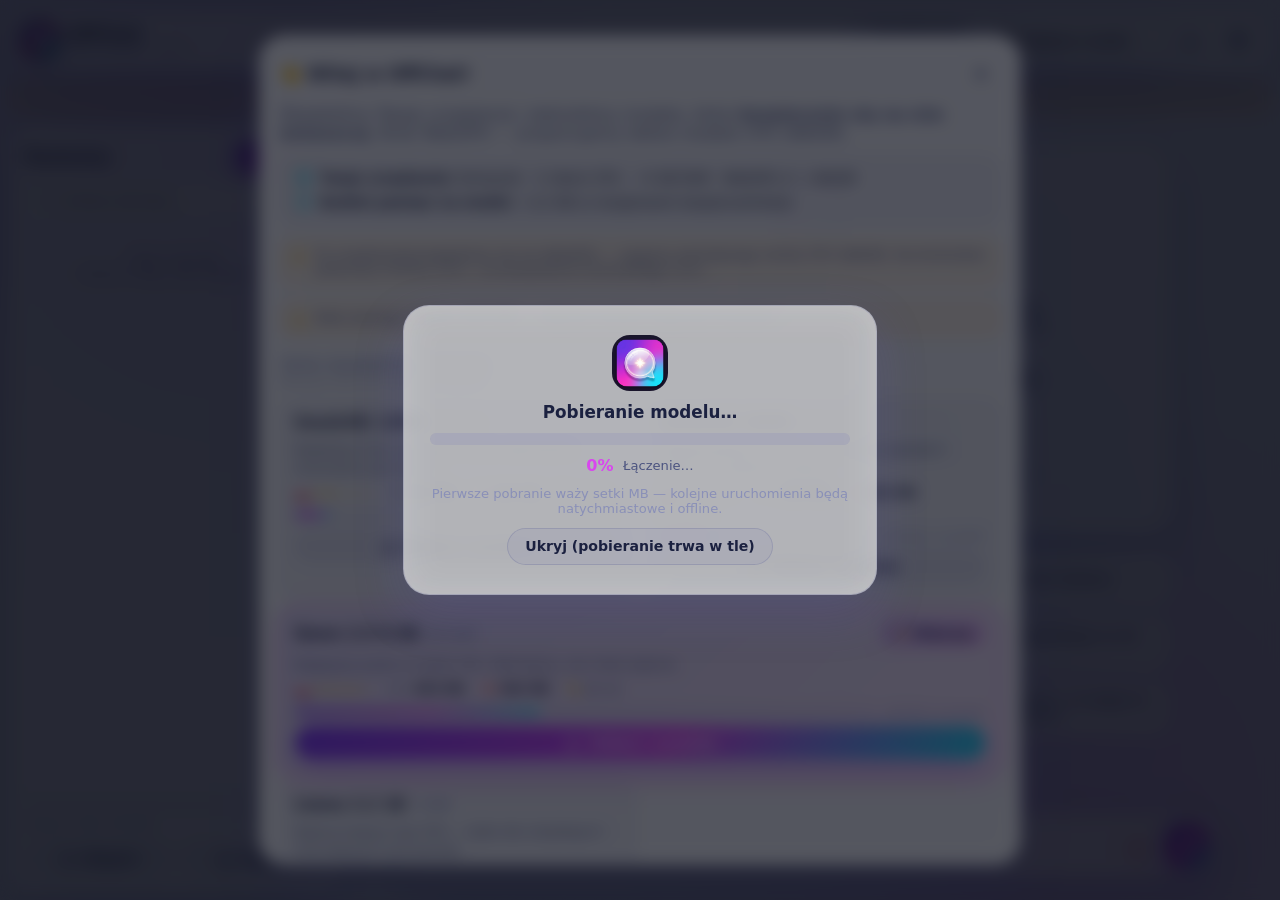
==== index.html @ 201dc896 "OffChat v1.0: lokalny czat AI w przeglądarce (WebLLM + WASM fallback, offline, PWA) - In-browser inf" ====
<!DOCTYPE html>
<html lang="pl">
<head>
  <meta charset="UTF-8">
  <meta name="viewport" content="width=device-width, initial-scale=1, viewport-fit=cover">
  <title>OffChat — prywatny czat AI w przeglądarce</title>
  <meta name="description" content="OffChat — lekki czat z lokalnym modelem AI. 100% w przeglądarce, bez serwerów, z pamięcią podręczną offline. Działa nawet na słabych telefonach.">
  <meta name="theme-color" content="#7c3aed">
  <meta name="color-scheme" content="dark light">
  <link rel="manifest" href="./manifest.webmanifest">
  <link rel="icon" type="image/png" sizes="32x32" href="./icons/favicon-32.png">
  <link rel="icon" type="image/png" sizes="192x192" href="./icons/icon-192.png">
  <link rel="apple-touch-icon" href="./icons/apple-touch-icon.png">
  <link rel="stylesheet" href="./css/style.css">
</head>
<body data-theme="auto">
  <!-- Tło: animowana zorza (wyłączane w ustawieniach / przy reduced-motion) -->
  <div class="aurora" aria-hidden="true">
    <span class="blob b1"></span>
    <span class="blob b2"></span>
    <span class="blob b3"></span>
    <span class="grain"></span>
  </div>

  <!-- Ikony SVG (sprite) -->
  <svg width="0" height="0" style="position:absolute" aria-hidden="true">
    <defs>
      <symbol id="i-plus" viewBox="0 0 24 24" fill="none" stroke="currentColor" stroke-width="2.2" stroke-linecap="round"><path d="M12 5v14M5 12h14"/></symbol>
      <symbol id="i-chat" viewBox="0 0 24 24" fill="none" stroke="currentColor" stroke-width="2" stroke-linecap="round" stroke-linejoin="round"><path d="M21 11.5a8.38 8.38 0 0 1-8.5 8.5c-1.5 0-2.9-.4-4.1-1L3 20l1-5.4A8.5 8.5 0 1 1 21 11.5z"/></symbol>
      <symbol id="i-gear" viewBox="0 0 24 24" fill="none" stroke="currentColor" stroke-width="2" stroke-linecap="round" stroke-linejoin="round"><circle cx="12" cy="12" r="3"/><path d="M19.4 15a1.7 1.7 0 0 0 .3 1.9l.1.1a2 2 0 1 1-2.8 2.8l-.1-.1a1.7 1.7 0 0 0-1.9-.3 1.7 1.7 0 0 0-1 1.5V21a2 2 0 1 1-4 0v-.1a1.7 1.7 0 0 0-1-1.6 1.7 1.7 0 0 0-1.9.3l-.1.1a2 2 0 1 1-2.8-2.8l.1-.1a1.7 1.7 0 0 0 .3-1.9 1.7 1.7 0 0 0-1.5-1H3a2 2 0 1 1 0-4h.1a1.7 1.7 0 0 0 1.6-1 1.7 1.7 0 0 0-.3-1.9l-.1-.1a2 2 0 1 1 2.8-2.8l.1.1a1.7 1.7 0 0 0 1.9.3h0a1.7 1.7 0 0 0 1-1.5V3a2 2 0 1 1 4 0v.1a1.7 1.7 0 0 0 1 1.5h0a1.7 1.7 0 0 0 1.9-.3l.1-.1a2 2 0 1 1 2.8 2.8l-.1.1a1.7 1.7 0 0 0-.3 1.9v0a1.7 1.7 0 0 0 1.5 1H21a2 2 0 1 1 0 4h-.1a1.7 1.7 0 0 0-1.5 1z"/></symbol>
      <symbol id="i-x" viewBox="0 0 24 24" fill="none" stroke="currentColor" stroke-width="2.2" stroke-linecap="round"><path d="M18 6 6 18M6 6l12 12"/></symbol>
      <symbol id="i-send" viewBox="0 0 24 24" fill="none" stroke="currentColor" stroke-width="2" stroke-linecap="round" stroke-linejoin="round"><path d="M22 2 11 13M22 2l-7 20-4-9-9-4 20-7z"/></symbol>
      <symbol id="i-stop" viewBox="0 0 24 24" fill="currentColor"><rect x="6" y="6" width="12" height="12" rx="2.5"/></symbol>
      <symbol id="i-copy" viewBox="0 0 24 24" fill="none" stroke="currentColor" stroke-width="2" stroke-linecap="round" stroke-linejoin="round"><rect x="9" y="9" width="13" height="13" rx="2"/><path d="M5 15H4a2 2 0 0 1-2-2V4a2 2 0 0 1 2-2h9a2 2 0 0 1 2 2v1"/></symbol>
      <symbol id="i-check" viewBox="0 0 24 24" fill="none" stroke="currentColor" stroke-width="2.4" stroke-linecap="round" stroke-linejoin="round"><path d="M20 6 9 17l-5-5"/></symbol>
      <symbol id="i-trash" viewBox="0 0 24 24" fill="none" stroke="currentColor" stroke-width="2" stroke-linecap="round" stroke-linejoin="round"><path d="M3 6h18M8 6V4a2 2 0 0 1 2-2h4a2 2 0 0 1 2 2v2m3 0v14a2 2 0 0 1-2 2H7a2 2 0 0 1-2-2V6"/></symbol>
      <symbol id="i-refresh" viewBox="0 0 24 24" fill="none" stroke="currentColor" stroke-width="2" stroke-linecap="round" stroke-linejoin="round"><path d="M23 4v6h-6M1 20v-6h6"/><path d="M3.5 9a9 9 0 0 1 14.9-3.4L23 10M1 14l4.6 4.4A9 9 0 0 0 20.5 15"/></symbol>
      <symbol id="i-download" viewBox="0 0 24 24" fill="none" stroke="currentColor" stroke-width="2" stroke-linecap="round" stroke-linejoin="round"><path d="M21 15v4a2 2 0 0 1-2 2H5a2 2 0 0 1-2-2v-4M7 10l5 5 5-5M12 15V3"/></symbol>
      <symbol id="i-upload" viewBox="0 0 24 24" fill="none" stroke="currentColor" stroke-width="2" stroke-linecap="round" stroke-linejoin="round"><path d="M21 15v4a2 2 0 0 1-2 2H5a2 2 0 0 1-2-2v-4M17 8l-5-5-5 5M12 3v12"/></symbol>
      <symbol id="i-info" viewBox="0 0 24 24" fill="none" stroke="currentColor" stroke-width="2" stroke-linecap="round"><circle cx="12" cy="12" r="10"/><path d="M12 16v-4M12 8h.01"/></symbol>
      <symbol id="i-warn" viewBox="0 0 24 24" fill="none" stroke="currentColor" stroke-width="2" stroke-linecap="round" stroke-linejoin="round"><path d="M10.3 3.9 1.8 18a2 2 0 0 0 1.7 3h17a2 2 0 0 0 1.7-3L13.7 3.9a2 2 0 0 0-3.4 0zM12 9v4M12 17h.01"/></symbol>
      <symbol id="i-chev" viewBox="0 0 24 24" fill="none" stroke="currentColor" stroke-width="2.4" stroke-linecap="round" stroke-linejoin="round"><path d="m6 9 6 6 6-6"/></symbol>
      <symbol id="i-down" viewBox="0 0 24 24" fill="none" stroke="currentColor" stroke-width="2.2" stroke-linecap="round" stroke-linejoin="round"><path d="M12 5v14M19 12l-7 7-7-7"/></symbol>
      <symbol id="i-sun" viewBox="0 0 24 24" fill="none" stroke="currentColor" stroke-width="2" stroke-linecap="round"><circle cx="12" cy="12" r="4"/><path d="M12 2v2M12 20v2M4.9 4.9l1.4 1.4M17.7 17.7l1.4 1.4M2 12h2M20 12h2M4.9 19.1l1.4-1.4M17.7 6.3l1.4-1.4"/></symbol>
      <symbol id="i-moon" viewBox="0 0 24 24" fill="none" stroke="currentColor" stroke-width="2" stroke-linecap="round" stroke-linejoin="round"><path d="M21 12.8A9 9 0 1 1 11.2 3a7 7 0 0 0 9.8 9.8z"/></symbol>
      <symbol id="i-spark" viewBox="0 0 24 24" fill="none" stroke="currentColor" stroke-width="2" stroke-linecap="round" stroke-linejoin="round"><path d="M12 3v3M12 18v3M3 12h3M18 12h3M5.6 5.6l2.1 2.1M16.3 16.3l2.1 2.1M5.6 18.4l2.1-2.1M16.3 7.7l2.1-2.1"/></symbol>
      <symbol id="i-cpu" viewBox="0 0 24 24" fill="none" stroke="currentColor" stroke-width="2" stroke-linecap="round" stroke-linejoin="round"><rect x="4" y="4" width="16" height="16" rx="2"/><rect x="9" y="9" width="6" height="6"/><path d="M9 1v3M15 1v3M9 20v3M15 20v3M1 9h3M1 15h3M20 9h3M20 15h3"/></symbol>
      <symbol id="i-bolt" viewBox="0 0 24 24" fill="none" stroke="currentColor" stroke-width="2" stroke-linecap="round" stroke-linejoin="round"><path d="M13 2 3 14h9l-1 8 10-12h-9l1-8z"/></symbol>
      <symbol id="i-shield" viewBox="0 0 24 24" fill="none" stroke="currentColor" stroke-width="2" stroke-linecap="round" stroke-linejoin="round"><path d="M12 22s8-4 8-10V5l-8-3-8 3v7c0 6 8 10 8 10z"/><path d="m9 12 2 2 4-4"/></symbol>
      <symbol id="i-wifioff" viewBox="0 0 24 24" fill="none" stroke="currentColor" stroke-width="2" stroke-linecap="round" stroke-linejoin="round"><path d="m2 2 20 20M8.5 16.5a5 5 0 0 1 7 0M5 12.9a10 10 0 0 1 3.9-2.3M12 20h.01M1 8.6A15 15 0 0 1 6.7 5.6M23.7 8.6a15 15 0 0 0-8.4-4.7"/></symbol>
      <symbol id="i-edit" viewBox="0 0 24 24" fill="none" stroke="currentColor" stroke-width="2" stroke-linecap="round" stroke-linejoin="round"><path d="M17 3a2.8 2.8 0 1 1 4 4L7.5 20.5 2 22l1.5-5.5L17 3z"/></symbol>
      <symbol id="i-pin" viewBox="0 0 24 24" fill="none" stroke="currentColor" stroke-width="2" stroke-linecap="round" stroke-linejoin="round"><path d="M12 17v5M9 3h6l1 7 3 3H5l3-3 1-7z"/></symbol>
      <symbol id="i-search" viewBox="0 0 24 24" fill="none" stroke="currentColor" stroke-width="2" stroke-linecap="round"><circle cx="11" cy="11" r="7"/><path d="m21 21-4.3-4.3"/></symbol>
      <symbol id="i-menu" viewBox="0 0 24 24" fill="none" stroke="currentColor" stroke-width="2.2" stroke-linecap="round"><path d="M4 6h16M4 12h16M4 18h16"/></symbol>
      <symbol id="i-box" viewBox="0 0 24 24" fill="none" stroke="currentColor" stroke-width="2" stroke-linecap="round" stroke-linejoin="round"><path d="M21 8a2 2 0 0 0-1-1.7l-7-4a2 2 0 0 0-2 0l-7 4A2 2 0 0 0 3 8v8a2 2 0 0 0 1 1.7l7 4a2 2 0 0 0 2 0l7-4a2 2 0 0 0 1-1.7V8zM3.3 7 12 12l8.7-5M12 22V12"/></symbol>
    </defs>
  </svg>

  <div class="app">
    <!-- Pasek górny -->
    <header class="topbar glass">
      <button class="icon-btn only-mobile" id="btn-threads" aria-label="Rozmowy">
        <svg><use href="#i-menu"/></svg>
      </button>
      <div class="brand">
        <img src="./icons/icon-192.png" alt="OffChat" width="36" height="36" class="logo">
        <div class="brand-t">
          <span class="brand-name">OffChat</span>
          <span class="brand-tag">100% lokalnie · offline</span>
        </div>
      </div>
      <div class="pill" id="status-pill" data-state="idle" role="status">
        <span class="dot"></span>
        <span class="pill-t"><strong id="status-text">Start…</strong><small id="status-sub"></small></span>
      </div>
      <div class="top-actions">
        <button class="model-chip glass" id="btn-model" title="Wybierz model AI">
          <svg><use href="#i-cpu"/></svg>
          <span id="model-chip-name">Wybierz model</span>
          <svg class="chev"><use href="#i-chev"/></svg>
        </button>
        <button class="icon-btn" id="btn-install" title="Zainstaluj aplikację" hidden>
          <svg><use href="#i-download"/></svg>
        </button>
        <button class="icon-btn" id="btn-settings" title="Ustawienia" aria-label="Ustawienia">
          <svg><use href="#i-gear"/></svg>
        </button>
      </div>
    </header>

    <div class="offline-banner" id="offline-banner" hidden>
      <svg><use href="#i-wifioff"/></svg>
      <span>Jesteś offline — działa model zapisany w pamięci podręcznej.</span>
    </div>

    <div class="layout">
      <!-- Panel rozmów -->
      <aside class="drawer glass" id="drawer" aria-label="Rozmowy">
        <div class="drawer-head">
          <h2>Rozmowy</h2>
          <div class="row gap">
            <button class="btn primary sm" id="btn-new-chat"><svg><use href="#i-plus"/></svg>Nowa</button>
            <button class="icon-btn only-mobile" id="btn-close-drawer" aria-label="Zamknij"><svg><use href="#i-x"/></svg></button>
          </div>
        </div>
        <label class="search">
          <svg><use href="#i-search"/></svg>
          <input type="search" id="thread-search" placeholder="Szukaj rozmowy…" autocomplete="off">
        </label>
        <nav class="thread-list" id="thread-list" aria-label="Lista rozmów"></nav>
        <div class="drawer-foot">
          <div class="storage" id="storage-box" title="Zużycie pamięci przeglądarki">
            <div class="bar"><i id="storage-bar"></i></div>
            <small id="storage-text">Pamięć: …</small>
          </div>
          <div class="row gap">
            <button class="btn ghost sm grow" id="btn-export"><svg><use href="#i-upload"/></svg>Eksport</button>
            <button class="btn ghost sm grow" id="btn-import"><svg><use href="#i-download"/></svg>Import</button>
            <input type="file" id="import-file" accept="application/json,.json" hidden>
          </div>
        </div>
      </aside>
      <div class="scrim" id="scrim" hidden></div>

      <!-- Czat -->
      <main class="chat">
        <section class="welcome" id="welcome">
          <div class="hero glass">
            <img src="./icons/icon-192.png" alt="" width="72" height="72" class="hero-logo">
            <h1>Cześć! Jestem <span class="grad">OffChat</span> 👋</h1>
            <p class="muted">Prywatny asystent AI, który mieszka <strong>w Twojej przeglądarce</strong>.
              Zero serwerów, zero wysyłania danych — model działa lokalnie na Twoim urządzeniu.</p>
            <div class="hero-badges">
              <span class="badge"><svg><use href="#i-shield"/></svg>Pełna prywatność</span>
              <span class="badge"><svg><use href="#i-wifioff"/></svg>Praca offline</span>
              <span class="badge"><svg><use href="#i-bolt"/></svg>WebGPU + WASM</span>
            </div>
            <button class="btn primary lg" id="model-cta"><svg><use href="#i-spark"/></svg>Wybierz model i zacznij</button>
            <p class="hint" id="hw-hint">Sprawdzanie możliwości urządzenia…</p>
          </div>
          <div class="suggestions" id="suggestions" aria-label="Propozycje pytań"></div>
        </section>

        <div class="load-more-wrap" id="load-more-wrap" hidden>
          <button class="btn ghost sm" id="btn-load-more">Wczytaj starsze wiadomości</button>
        </div>
        <section class="messages" id="messages" aria-live="polite" aria-label="Wiadomości"></section>

        <button class="fab glass" id="scroll-fab" aria-label="Przewiń na dół" hidden>
          <svg><use href="#i-down"/></svg>
        </button>

        <!-- Kompozytor -->
        <footer class="composer">
          <div class="progress-line" id="progress-line" hidden><i></i></div>
          <div class="composer-box glass">
            <textarea id="input" rows="1" maxlength="4000"
              placeholder="Napisz wiadomość… (Enter = wyślij)" aria-label="Wiadomość"></textarea>
            <button class="icon-btn danger" id="btn-stop" title="Zatrzymaj generowanie" aria-label="Zatrzymaj" hidden>
              <svg><use href="#i-stop"/></svg>
            </button>
            <button class="send-btn" id="btn-send" title="Wyślij" aria-label="Wyślij">
              <svg><use href="#i-send"/></svg>
            </button>
          </div>
          <div class="composer-meta">
            <small id="ctx-info" title="Szacowane zużycie okna kontekstu"></small>
            <small id="gen-stats"></small>
          </div>
        </footer>
      </main>
    </div>
  </div>

  <!-- Nakładka pobierania modelu -->
  <div class="dl-overlay" id="download-overlay" hidden>
    <div class="dl-card glass">
      <img src="./icons/icon-192.png" alt="" width="56" height="56" class="dl-logo">
      <h3 id="dl-title">Pobieranie modelu…</h3>
      <div class="dl-bar"><i id="dl-bar"></i></div>
      <div class="dl-row"><strong id="dl-pct">0%</strong><span id="dl-text" class="muted">Łączenie…</span></div>
      <p class="hint" id="dl-sub">Pierwsze pobranie waży setki MB — kolejne uruchomienia będą natychmiastowe i offline.</p>
      <button class="btn ghost" id="btn-dl-hide">Ukryj (pobieranie trwa w tle)</button>
    </div>
  </div>

  <noscript>
    <div style="padding:2rem;text-align:center;font-family:sans-serif">
      OffChat wymaga włączonego JavaScriptu — cała magia dzieje się lokalnie w przeglądarce.
    </div>
  </noscript>

  <script type="module" src="./js/app.js"></script>
</body>
</html>
---- css/style.css ----
/* ─────────────────────────────────────────────────────────────
   OffChat · style.css — szklany, kolorowy, zaokrąglony UI (mobile-first)
   ───────────────────────────────────────────────────────────── */
:root {
  --violet: #7c3aed;
  --fuchsia: #d946ef;
  --cyan: #22d3ee;
  --grad: linear-gradient(135deg, #7c3aed, #d946ef 55%, #22d3ee);
  --radius: 22px;
  --radius-sm: 14px;
  --font: "Segoe UI", system-ui, -apple-system, Roboto, "Helvetica Neue", Arial, sans-serif;
  --mono: ui-monospace, "Cascadia Code", Consolas, Menlo, monospace;
}

/* Motyw ciemny (domyślny) */
body, body[data-theme="dark"] {
  --bg: #0b1020;
  --bg-soft: #111832;
  --ink: #eef1ff;
  --ink-dim: #a9b1d6;
  --ink-faint: #6b7394;
  --glass: rgba(20, 27, 55, 0.62);
  --glass-strong: rgba(24, 32, 66, 0.86);
  --stroke: rgba(255, 255, 255, 0.12);
  --stroke-soft: rgba(255, 255, 255, 0.07);
  --bubble-ai: rgba(30, 40, 80, 0.66);
  --bubble-user: linear-gradient(135deg, #7c3aed, #a855f7 60%, #d946ef);
  --input: rgba(10, 14, 30, 0.6);
  --shadow: 0 18px 50px rgba(0, 0, 0, 0.45);
  --code-bg: rgba(6, 9, 22, 0.85);
  color-scheme: dark;
}
body[data-theme="light"] {
  --bg: #eef1fb;
  --bg-soft: #ffffff;
  --ink: #1b2140;
  --ink-dim: #4c5480;
  --ink-faint: #8a90b8;
  --glass: rgba(255, 255, 255, 0.66);
  --glass-strong: rgba(255, 255, 255, 0.92);
  --stroke: rgba(30, 40, 120, 0.14);
  --stroke-soft: rgba(30, 40, 120, 0.08);
  --bubble-ai: rgba(255, 255, 255, 0.78);
  --bubble-user: linear-gradient(135deg, #7c3aed, #a855f7 60%, #d946ef);
  --input: rgba(255, 255, 255, 0.75);
  --shadow: 0 18px 50px rgba(90, 80, 180, 0.22);
  --code-bg: #141a35;
  color-scheme: light;
}

/* ── Reset (celowany, bez *) ───────────────────────────────── */
html, body { height: 100%; }
body, h1, h2, h3, h4, p, ul, ol, blockquote, pre, figure, textarea, input, button {
  margin: 0; padding: 0;
}
button, input, textarea, select { font: inherit; color: inherit; }
button { background: none; border: none; cursor: pointer; }
img, svg { display: block; }
ul, ol { list-style-position: inside; }

body {
  font-family: var(--font);
  background: var(--bg);
  color: var(--ink);
  overflow: hidden;
  -webkit-tap-highlight-color: transparent;
  overscroll-behavior: none;
  transition: background 0.4s ease, color 0.4s ease;
}
::selection { background: rgba(217, 70, 239, 0.4); }

svg { width: 20px; height: 20px; flex: none; }

.glass {
  background: var(--glass);
  backdrop-filter: blur(18px) saturate(1.4);
  -webkit-backdrop-filter: blur(18px) saturate(1.4);
  border: 1px solid var(--stroke);
  box-shadow: var(--shadow);
}
.muted { color: var(--ink-dim); }
.hint { color: var(--ink-faint); font-size: 0.82rem; }
.grad {
  background: var(--grad);
  -webkit-background-clip: text; background-clip: text; color: transparent;
}
.row { display: flex; align-items: center; }
.row.gap { gap: 0.5rem; }
.row.end { justify-content: flex-end; margin-top: 1rem; }
.grow { flex: 1; }

/* ── Tło: zorza ────────────────────────────────────────────── */
.aurora { position: fixed; inset: 0; z-index: 0; overflow: hidden; pointer-events: none; }
.blob { position: absolute; width: 60vmax; height: 60vmax; border-radius: 50%; filter: blur(90px); opacity: 0.5; }
.b1 { background: radial-gradient(circle, #7c3aed, transparent 65%); top: -18vmax; left: -12vmax; animation: drift1 26s ease-in-out infinite alternate; }
.b2 { background: radial-gradient(circle, #d946ef, transparent 65%); bottom: -22vmax; right: -14vmax; animation: drift2 32s ease-in-out infinite alternate; }
.b3 { background: radial-gradient(circle, #22d3ee, transparent 65%); top: 30%; left: 45%; width: 44vmax; height: 44vmax; opacity: 0.32; animation: drift3 38s ease-in-out infinite alternate; }
body[data-theme="light"] .blob { opacity: 0.35; filter: blur(110px); }
.grain {
  position: absolute; inset: 0; opacity: 0.05; mix-blend-mode: overlay;
  background-image: url("data:image/svg+xml,%3Csvg xmlns='http://www.w3.org/2000/svg' width='120' height='120'%3E%3Cfilter id='n'%3E%3CfeTurbulence baseFrequency='0.9'/%3E%3C/filter%3E%3Crect width='120' height='120' filter='url(%23n)' opacity='0.6'/%3E%3C/svg%3E");
}
@keyframes drift1 { to { transform: translate(9vmax, 7vmax) scale(1.15); } }
@keyframes drift2 { to { transform: translate(-8vmax, -6vmax) scale(1.1); } }
@keyframes drift3 { to { transform: translate(-10vmax, 5vmax) scale(0.9); } }

/* ── Układ ─────────────────────────────────────────────────── */
.app { position: relative; z-index: 1; height: 100vh; height: 100dvh; display: flex; flex-direction: column; }
.topbar {
  display: flex; align-items: center; gap: 0.6rem;
  margin: 0.6rem 0.6rem 0; padding: 0.55rem 0.7rem;
  border-radius: var(--radius);
}
.brand { display: flex; align-items: center; gap: 0.6rem; min-width: 0; }
.logo { border-radius: 12px; box-shadow: 0 4px 16px rgba(124, 58, 237, 0.45); }
.brand-t { display: flex; flex-direction: column; line-height: 1.1; }
.brand-name { font-weight: 800; font-size: 1.05rem; letter-spacing: 0.2px; }
.brand-tag { font-size: 0.68rem; color: var(--ink-faint); white-space: nowrap; }

.layout { flex: 1; display: flex; gap: 0.6rem; padding: 0.6rem; min-height: 0; }

/* ── Pasek statusu ─────────────────────────────────────────── */
.pill {
  display: flex; align-items: center; gap: 0.55rem;
  margin-left: auto; padding: 0.42rem 0.8rem 0.42rem 0.65rem;
  border-radius: 999px; border: 1px solid var(--stroke);
  background: rgba(127, 127, 180, 0.12);
  max-width: 46vw; transition: border-color 0.3s, background 0.3s;
}
.pill-t { display: flex; flex-direction: column; line-height: 1.15; min-width: 0; }
.pill-t strong { font-size: 0.78rem; font-weight: 700; white-space: nowrap; overflow: hidden; text-overflow: ellipsis; }
.pill-t small { font-size: 0.66rem; color: var(--ink-faint); white-space: nowrap; overflow: hidden; text-overflow: ellipsis; max-width: 30vw; }
.dot { width: 10px; height: 10px; border-radius: 50%; background: #8a90b8; flex: none; }
.pill[data-state="idle"] .dot { background: #8a90b8; }
.pill[data-state="scan"] .dot, .pill[data-state="load"] .dot { background: var(--cyan); animation: pulse 1s infinite; }
.pill[data-state="download"] .dot { background: var(--fuchsia); animation: pulse 0.8s infinite; }
.pill[data-state="ready"] .dot { background: #34d399; box-shadow: 0 0 10px #34d399; }
.pill[data-state="ready"] { border-color: rgba(52, 211, 153, 0.45); }
.pill[data-state="generating"] .dot { background: var(--violet); animation: pulse 0.7s infinite; }
.pill[data-state="generating"] { border-color: rgba(124, 58, 237, 0.5); }
.pill[data-state="error"] .dot { background: #f87171; }
.pill[data-state="error"] { border-color: rgba(248, 113, 113, 0.5); }
@keyframes pulse { 50% { opacity: 0.35; transform: scale(0.8); } }

.top-actions { display: flex; align-items: center; gap: 0.45rem; }
.model-chip {
  display: flex; align-items: center; gap: 0.45rem;
  padding: 0.5rem 0.7rem; border-radius: 999px; font-size: 0.8rem; font-weight: 700;
  max-width: 34vw; transition: transform 0.15s ease, border-color 0.2s;
  border: 1px solid var(--stroke);
}
.model-chip:hover { border-color: var(--violet); }
.model-chip:active { transform: scale(0.96); }
.model-chip span { white-space: nowrap; overflow: hidden; text-overflow: ellipsis; }
.model-chip .chev { width: 15px; height: 15px; opacity: 0.7; }
.model-chip svg { width: 17px; height: 17px; }

/* ── Przyciski ─────────────────────────────────────────────── */
.btn {
  display: inline-flex; align-items: center; justify-content: center; gap: 0.5rem;
  padding: 0.62rem 1.1rem; border-radius: 999px; font-weight: 700; font-size: 0.88rem;
  border: 1px solid transparent; transition: transform 0.15s ease, box-shadow 0.25s, filter 0.2s;
}
.btn:active { transform: scale(0.96); }
.btn svg { width: 17px; height: 17px; }
.btn.primary { background: var(--grad); color: #fff; box-shadow: 0 8px 24px rgba(168, 85, 247, 0.4); }
.btn.primary:hover { filter: brightness(1.1); box-shadow: 0 10px 30px rgba(217, 70, 239, 0.5); }
.btn.ghost { border-color: var(--stroke); background: rgba(127, 127, 180, 0.1); }
.btn.ghost:hover { border-color: var(--violet); }
.btn.danger { background: linear-gradient(135deg, #ef4444, #f97316); color: #fff; }
.btn.sm { padding: 0.42rem 0.8rem; font-size: 0.78rem; }
.btn.lg { padding: 0.8rem 1.6rem; font-size: 1rem; }
.btn:disabled { opacity: 0.5; pointer-events: none; }

.icon-btn {
  display: inline-flex; align-items: center; justify-content: center;
  width: 40px; height: 40px; border-radius: 14px; flex: none;
  border: 1px solid transparent; color: var(--ink-dim);
  transition: all 0.18s ease;
}
.icon-btn:hover { background: rgba(127, 127, 180, 0.16); color: var(--ink); border-color: var(--stroke); }
.icon-btn:active { transform: scale(0.92); }
.icon-btn.danger { color: #f87171; border-color: rgba(248, 113, 113, 0.4); }
.icon-btn.danger:hover { background: rgba(248, 113, 113, 0.15); }
.icon-btn.xs { width: 28px; height: 28px; border-radius: 9px; }
.icon-btn.xs svg { width: 15px; height: 15px; }
.icon-btn.on { color: var(--fuchsia); border-color: rgba(217, 70, 239, 0.5); }

/* ── Banner offline ────────────────────────────────────────── */
.offline-banner {
  display: flex; align-items: center; justify-content: center; gap: 0.5rem;
  margin: 0.6rem 0.6rem 0; padding: 0.5rem; border-radius: var(--radius-sm);
  background: rgba(245, 158, 11, 0.14); border: 1px solid rgba(245, 158, 11, 0.4);
  color: #fbbf24; font-size: 0.8rem; font-weight: 600;
}
.offline-banner svg { width: 17px; height: 17px; }

/* ── Panel rozmów ──────────────────────────────────────────── */
.drawer {
  width: 300px; flex: none; border-radius: var(--radius);
  display: flex; flex-direction: column; min-height: 0; overflow: hidden;
}
.drawer-head { display: flex; align-items: center; justify-content: space-between; padding: 0.9rem 0.9rem 0.6rem; }
.drawer-head h2 { font-size: 1rem; font-weight: 800; }
.search {
  display: flex; align-items: center; gap: 0.5rem;
  margin: 0 0.9rem 0.6rem; padding: 0.5rem 0.7rem;
  border-radius: var(--radius-sm); border: 1px solid var(--stroke-soft);
  background: var(--input); color: var(--ink-faint);
}
.search svg { width: 16px; height: 16px; }
.search input { flex: 1; background: none; border: none; outline: none; font-size: 0.85rem; min-width: 0; }
.thread-list { flex: 1; overflow-y: auto; padding: 0 0.6rem 0.6rem; display: flex; flex-direction: column; gap: 0.35rem; }
.thread {
  display: flex; align-items: center; gap: 0.5rem; width: 100%; text-align: left;
  padding: 0.6rem 0.65rem; border-radius: var(--radius-sm);
  border: 1px solid transparent; transition: all 0.18s ease;
  animation: fadeUp 0.3s ease backwards;
}
.thread:hover { background: rgba(127, 127, 180, 0.12); }
.thread.active { background: rgba(124, 58, 237, 0.18); border-color: rgba(124, 58, 237, 0.45); }
.thread-main { flex: 1; min-width: 0; }
.thread-title { font-size: 0.85rem; font-weight: 600; white-space: nowrap; overflow: hidden; text-overflow: ellipsis; display: block; }
.thread-sub { font-size: 0.7rem; color: var(--ink-faint); white-space: nowrap; overflow: hidden; text-overflow: ellipsis; display: block; }
.thread-acts { display: flex; opacity: 0; transition: opacity 0.2s; }
.thread:hover .thread-acts, .thread.active .thread-acts { opacity: 1; }
.thread-acts .icon-btn { width: 30px; height: 30px; border-radius: 10px; }
.thread-acts .icon-btn svg { width: 15px; height: 15px; }
.pin-dot { color: var(--fuchsia); font-size: 0.8rem; }
.empty-threads { text-align: center; padding: 1.5rem 1rem; color: var(--ink-faint); font-size: 0.85rem; }
.drawer-foot { padding: 0.7rem 0.9rem 0.9rem; border-top: 1px solid var(--stroke-soft); display: flex; flex-direction: column; gap: 0.6rem; }
.storage small { color: var(--ink-faint); font-size: 0.7rem; }
.bar { height: 6px; border-radius: 99px; background: rgba(127, 127, 180, 0.2); overflow: hidden; margin-bottom: 0.3rem; }
.bar i { display: block; height: 100%; width: 0; border-radius: 99px; background: var(--grad); transition: width 0.6s ease; }
.scrim { position: fixed; inset: 0; background: rgba(5, 8, 20, 0.55); z-index: 40; opacity: 0; transition: opacity 0.3s; }

/* ── Czat ──────────────────────────────────────────────────── */
.chat { flex: 1; display: flex; flex-direction: column; min-width: 0; min-height: 0; position: relative; }
.messages { flex: 1; overflow-y: auto; padding: 0.4rem 0.2rem 1rem; display: flex; flex-direction: column; gap: 0.7rem; scroll-behavior: smooth; }
.load-more-wrap { text-align: center; padding: 0.3rem; }

.msg { display: flex; gap: 0.55rem; max-width: 820px; width: 100%; margin: 0 auto; animation: fadeUp 0.35s ease backwards; }
.msg-avatar {
  width: 34px; height: 34px; border-radius: 13px; flex: none;
  display: flex; align-items: center; justify-content: center;
  font-size: 1.05rem; margin-top: 2px;
}
.msg.ai .msg-avatar { background: var(--glass); border: 1px solid var(--stroke); overflow: hidden; }
.msg.ai .msg-avatar img { width: 100%; height: 100%; object-fit: cover; }
.msg.user { flex-direction: row-reverse; }
.msg.user .msg-avatar { background: var(--grad); color: #fff; font-weight: 800; font-size: 0.9rem; }
.bubble {
  max-width: min(88%, 640px); padding: 0.75rem 1rem; border-radius: 20px;
  font-size: 0.93rem; line-height: 1.6; overflow-wrap: break-word; min-width: 0;
}
.msg.ai .bubble {
  background: var(--bubble-ai); border: 1px solid var(--stroke);
  border-top-left-radius: 8px; backdrop-filter: blur(14px); -webkit-backdrop-filter: blur(14px);
}
.msg.user .bubble { background: var(--bubble-user); color: #fff; border-top-right-radius: 8px; box-shadow: 0 8px 24px rgba(168, 85, 247, 0.3); }
.msg.user .bubble a { color: #fff; }
.msg-foot { display: flex; align-items: center; gap: 0.3rem; margin-top: 0.45rem; opacity: 0; transition: opacity 0.2s; }
.msg:hover .msg-foot { opacity: 1; }
.msg-foot .icon-btn { width: 28px; height: 28px; border-radius: 9px; }
.msg-foot .icon-btn svg { width: 14px; height: 14px; }
.msg-foot small { font-size: 0.68rem; color: var(--ink-faint); margin-left: auto; }
.msg.user .msg-foot small { color: rgba(255, 255, 255, 0.75); }
.msg.user .msg-foot .icon-btn { color: rgba(255, 255, 255, 0.85); }

.bubble p:not(:last-child) { margin-bottom: 0.55rem; }
.bubble h2, .bubble h3, .bubble h4 { margin: 0.7rem 0 0.4rem; line-height: 1.3; }
.bubble h2 { font-size: 1.15rem; } .bubble h3 { font-size: 1.03rem; } .bubble h4 { font-size: 0.95rem; }
.bubble ul, .bubble ol { margin: 0.4rem 0 0.6rem 1.1rem; display: flex; flex-direction: column; gap: 0.2rem; }
.bubble blockquote { border-left: 3px solid var(--violet); padding: 0.3rem 0.7rem; margin: 0.5rem 0; opacity: 0.9; background: rgba(124, 58, 237, 0.08); border-radius: 0 10px 10px 0; }
.bubble hr { border: none; border-top: 1px solid var(--stroke); margin: 0.7rem 0; }
.bubble a { color: var(--cyan); }
.bubble code.ic { font-family: var(--mono); font-size: 0.83em; background: rgba(127, 127, 180, 0.2); padding: 0.1em 0.4em; border-radius: 7px; }
.codeblock { margin: 0.6rem 0; border-radius: var(--radius-sm); overflow: hidden; border: 1px solid var(--stroke); }
.codeblock-head {
  display: flex; align-items: center; justify-content: space-between;
  padding: 0.35rem 0.5rem 0.35rem 0.8rem; font-size: 0.72rem; font-weight: 700;
  color: var(--ink-dim); background: rgba(127, 127, 180, 0.12);
}
.codeblock pre { background: var(--code-bg); color: #e6e9ff; padding: 0.7rem 0.8rem; overflow-x: auto; font-size: 0.8rem; line-height: 1.55; }
.codeblock code { font-family: var(--mono); }
.tablewrap { overflow-x: auto; margin: 0.5rem 0; border-radius: 12px; border: 1px solid var(--stroke); }
.bubble table { border-collapse: collapse; width: 100%; font-size: 0.83rem; }
.bubble th, .bubble td { padding: 0.45rem 0.6rem; border-bottom: 1px solid var(--stroke-soft); text-align: left; }
.bubble th { background: rgba(124, 58, 237, 0.12); font-weight: 700; }

.typing { display: inline-flex; gap: 5px; padding: 0.4rem 0.2rem; }
.typing i { width: 8px; height: 8px; border-radius: 50%; background: var(--ink-dim); animation: blink 1.2s infinite; }
.typing i:nth-child(2) { animation-delay: 0.2s; } .typing i:nth-child(3) { animation-delay: 0.4s; }
@keyframes blink { 0%, 100% { opacity: 0.25; transform: translateY(0); } 50% { opacity: 1; transform: translateY(-3px); } }
.caret { display: inline-block; width: 2px; height: 1em; background: var(--fuchsia); vertical-align: -0.15em; margin-left: 2px; animation: pulse 0.8s infinite; }

/* ── Ekran powitalny ───────────────────────────────────────── */
.welcome { max-width: 720px; width: 100%; margin: auto; padding: 1rem 0.4rem; display: flex; flex-direction: column; gap: 1rem; }
.hero { border-radius: 28px; padding: 2rem 1.6rem; text-align: center; display: flex; flex-direction: column; align-items: center; gap: 0.8rem; animation: fadeUp 0.5s ease backwards; }
.hero-logo { border-radius: 22px; box-shadow: 0 10px 34px rgba(217, 70, 239, 0.5); animation: float 5s ease-in-out infinite; }
@keyframes float { 50% { transform: translateY(-7px) rotate(2deg); } }
.hero h1 { font-size: 1.5rem; font-weight: 800; }
.hero p { max-width: 52ch; font-size: 0.93rem; }
.hero-badges { display: flex; flex-wrap: wrap; gap: 0.45rem; justify-content: center; }
.badge {
  display: inline-flex; align-items: center; gap: 0.35rem;
  font-size: 0.74rem; font-weight: 700; padding: 0.35rem 0.7rem; border-radius: 999px;
  border: 1px solid var(--stroke); background: rgba(127, 127, 180, 0.12);
}
.badge svg { width: 14px; height: 14px; }
.badge.rec { background: linear-gradient(135deg, rgba(124,58,237,.25), rgba(217,70,239,.25)); border-color: rgba(217, 70, 239, 0.5); }
.badge.ok { border-color: rgba(52, 211, 153, 0.5); color: #34d399; }
.badge.warnb { border-color: rgba(245, 158, 11, 0.5); color: #fbbf24; }
.suggestions { display: grid; grid-template-columns: 1fr; gap: 0.5rem; }
.chip {
  text-align: left; padding: 0.7rem 0.95rem; border-radius: 18px; font-size: 0.85rem;
  border: 1px solid var(--stroke); background: var(--glass);
  backdrop-filter: blur(14px); -webkit-backdrop-filter: blur(14px);
  transition: all 0.2s ease; animation: fadeUp 0.5s ease backwards;
}
.chip:hover { border-color: var(--violet); transform: translateY(-2px); box-shadow: 0 10px 26px rgba(124, 58, 237, 0.3); }
.chip:nth-child(2) { animation-delay: 0.05s; } .chip:nth-child(3) { animation-delay: 0.1s; }
.chip:nth-child(4) { animation-delay: 0.15s; } .chip:nth-child(5) { animation-delay: 0.2s; }
.chip:nth-child(6) { animation-delay: 0.25s; }

/* ── Kompozytor ────────────────────────────────────────────── */
.composer { max-width: 820px; width: 100%; margin: 0 auto; padding: 0.2rem 0 calc(0.4rem + env(safe-area-inset-bottom)); position: relative; }
.progress-line { height: 3px; border-radius: 99px; background: rgba(127,127,180,.2); overflow: hidden; margin-bottom: 0.4rem; }
.progress-line i { display: block; height: 100%; width: 30%; border-radius: 99px; background: var(--grad); animation: slide 1.2s ease-in-out infinite; }
@keyframes slide { 0% { transform: translateX(-100%); } 100% { transform: translateX(350%); } }
.composer-box { display: flex; align-items: flex-end; gap: 0.5rem; border-radius: 26px; padding: 0.55rem 0.55rem 0.55rem 1.1rem; }
.composer-box textarea {
  flex: 1; background: none; border: none; outline: none; resize: none;
  font-size: 0.95rem; line-height: 1.5; max-height: 150px; padding: 0.5rem 0;
}
.send-btn {
  width: 46px; height: 46px; border-radius: 17px; flex: none;
  display: flex; align-items: center; justify-content: center;
  background: var(--grad); color: #fff; box-shadow: 0 8px 22px rgba(168, 85, 247, 0.45);
  transition: transform 0.15s ease, filter 0.2s;
}
.send-btn:hover { filter: brightness(1.12); }
.send-btn:active { transform: scale(0.9) rotate(-8deg); }
.send-btn:disabled { opacity: 0.45; box-shadow: none; }
.composer-meta { display: flex; justify-content: space-between; gap: 0.5rem; padding: 0.35rem 0.6rem 0; }
.composer-meta small { color: var(--ink-faint); font-size: 0.7rem; }

.fab {
  position: absolute; bottom: 6.2rem; left: 50%; transform: translateX(-50%);
  width: 42px; height: 42px; border-radius: 50%; display: flex; align-items: center; justify-content: center;
  z-index: 5; animation: fadeUp 0.3s ease;
}

/* ── Modale ────────────────────────────────────────────────── */
.modal-backdrop {
  position: fixed; inset: 0; z-index: 60; display: flex; align-items: flex-end; justify-content: center;
  background: rgba(5, 8, 20, 0.6); backdrop-filter: blur(6px); -webkit-backdrop-filter: blur(6px);
  opacity: 0; transition: opacity 0.25s ease; padding: 0;
}
.modal-backdrop.show { opacity: 1; }
.modal {
  width: 100%; max-height: 92vh; max-height: 92dvh; overflow: hidden;
  border-radius: 28px 28px 0 0; display: flex; flex-direction: column;
  background: var(--glass-strong);
  transform: translateY(40px); transition: transform 0.28s cubic-bezier(0.2, 0.9, 0.3, 1.1);
}
.modal-backdrop.show .modal { transform: translateY(0); }
.modal.wide { max-width: 760px; }
.modal-head { display: flex; align-items: center; justify-content: space-between; padding: 1.1rem 1.2rem 0.7rem; }
.modal-head h2 { font-size: 1.1rem; font-weight: 800; }
.modal-body { overflow-y: auto; padding: 0 1.2rem 1.4rem; display: flex; flex-direction: column; gap: 0.8rem; }

/* ── Karty modeli ──────────────────────────────────────────── */
.hw-card { border: 1px solid var(--stroke); border-radius: 18px; padding: 0.85rem 1rem; background: rgba(127, 127, 180, 0.08); font-size: 0.83rem; display: flex; flex-direction: column; gap: 0.5rem; }
.hw-card .hw-line { display: flex; align-items: center; gap: 0.5rem; }
.hw-card svg { width: 16px; height: 16px; color: var(--cyan); }
.warnline { display: flex; gap: 0.5rem; align-items: flex-start; font-size: 0.8rem; color: var(--ink-dim); background: rgba(245, 158, 11, 0.08); border: 1px solid rgba(245, 158, 11, 0.3); padding: 0.55rem 0.7rem; border-radius: 13px; }
.warnline svg { width: 16px; height: 16px; flex: none; margin-top: 1px; color: #fbbf24; }
.warnline.info { background: rgba(34, 211, 238, 0.07); border-color: rgba(34, 211, 238, 0.3); }
.warnline.info svg { color: var(--cyan); }
.tier-title { font-size: 0.8rem; font-weight: 800; text-transform: uppercase; letter-spacing: 0.08em; color: var(--ink-faint); margin-top: 0.5rem; }
.tier-title small { display: block; text-transform: none; letter-spacing: 0; font-weight: 400; margin-top: 0.1rem; }
.model-grid { display: grid; grid-template-columns: 1fr; gap: 0.6rem; }
.model-card {
  border: 1px solid var(--stroke); border-radius: 18px; padding: 0.8rem 0.9rem;
  background: rgba(127, 127, 180, 0.07); display: flex; flex-direction: column; gap: 0.5rem;
  transition: all 0.2s ease; animation: fadeUp 0.35s ease backwards;
}
.model-card:hover { border-color: rgba(124, 58, 237, 0.55); transform: translateY(-2px); }
.model-card.recommended { border-color: rgba(217, 70, 239, 0.65); background: linear-gradient(135deg, rgba(124,58,237,.14), rgba(217,70,239,.1)); box-shadow: 0 8px 28px rgba(217, 70, 239, 0.22); }
.model-card.active { border-color: rgba(52, 211, 153, 0.6); }
.model-card.dim { opacity: 0.62; }
.model-top { display: flex; align-items: center; gap: 0.5rem; }
.model-top strong { font-size: 0.95rem; }
.model-top .params { font-size: 0.72rem; color: var(--ink-faint); font-weight: 600; }
.model-badges { display: flex; flex-wrap: wrap; gap: 0.35rem; margin-left: auto; }
.stars { color: #fbbf24; font-size: 0.78rem; letter-spacing: 1px; }
.model-desc { font-size: 0.8rem; color: var(--ink-dim); line-height: 1.5; }
.model-meta { display: flex; flex-wrap: wrap; gap: 0.4rem 1rem; font-size: 0.75rem; color: var(--ink-dim); }
.model-meta b { color: var(--ink); }
.vram { display: flex; align-items: center; gap: 0.5rem; }
.vram .bar { flex: 1; margin: 0; }
.vram small { font-size: 0.7rem; color: var(--ink-faint); white-space: nowrap; }
.model-card .btn { align-self: stretch; }

/* ── Formularze w ustawieniach ─────────────────────────────── */
.field { display: flex; flex-direction: column; gap: 0.4rem; font-size: 0.85rem; }
.field > label, .field > .flabel { font-weight: 700; display: flex; justify-content: space-between; align-items: center; }
.field > label output { color: var(--fuchsia); font-weight: 800; }
.field input[type="range"] { width: 100%; accent-color: var(--violet); height: 28px; }
.field textarea, .field select, .field input[type="text"] {
  background: var(--input); border: 1px solid var(--stroke); border-radius: 13px;
  padding: 0.6rem 0.75rem; font-size: 0.85rem; outline: none; width: 100%;
}
.field textarea:focus, .field select:focus { border-color: var(--violet); }
.field textarea { min-height: 90px; resize: vertical; line-height: 1.5; }
.switch-row { display: flex; align-items: center; justify-content: space-between; gap: 0.8rem; font-size: 0.85rem; padding: 0.55rem 0; border-bottom: 1px dashed var(--stroke-soft); }
.switch-row small { display: block; color: var(--ink-faint); font-weight: 400; margin-top: 0.1rem; }
.switch { position: relative; width: 46px; height: 26px; flex: none; }
.switch input { position: absolute; opacity: 0; inset: 0; cursor: pointer; z-index: 2; }
.switch i {
  position: absolute; inset: 0; border-radius: 99px; background: rgba(127, 127, 180, 0.35);
  transition: background 0.25s;
}
.switch i::after {
  content: ""; position: absolute; top: 3px; left: 3px; width: 20px; height: 20px;
  border-radius: 50%; background: #fff; transition: transform 0.25s cubic-bezier(0.2, 0.9, 0.3, 1.3);
  box-shadow: 0 2px 6px rgba(0,0,0,.35);
}
.switch input:checked + i { background: var(--grad); }
.switch input:checked + i::after { transform: translateX(20px); }
.seg { display: flex; border: 1px solid var(--stroke); border-radius: 13px; overflow: hidden; }
.seg button { flex: 1; padding: 0.55rem; font-size: 0.8rem; font-weight: 700; color: var(--ink-dim); display: flex; align-items: center; justify-content: center; gap: 0.4rem; }
.seg button svg { width: 15px; height: 15px; }
.seg button.on { background: rgba(124, 58, 237, 0.2); color: var(--ink); }
.danger-zone { border: 1px solid rgba(248, 113, 113, 0.4); border-radius: 16px; padding: 0.8rem; display: flex; flex-direction: column; gap: 0.5rem; }
.set-section { font-size: 0.78rem; font-weight: 800; text-transform: uppercase; letter-spacing: 0.08em; color: var(--ink-faint); margin-top: 0.4rem; }

/* ── Toasty ────────────────────────────────────────────────── */
.toasts { position: fixed; bottom: calc(1rem + env(safe-area-inset-bottom)); left: 50%; transform: translateX(-50%); z-index: 100; display: flex; flex-direction: column; gap: 0.5rem; width: min(92vw, 440px); }
.toast {
  display: flex; align-items: center; gap: 0.6rem; padding: 0.7rem 0.95rem;
  border-radius: 16px; font-size: 0.84rem; font-weight: 600;
  background: var(--glass-strong); border: 1px solid var(--stroke);
  backdrop-filter: blur(20px); -webkit-backdrop-filter: blur(20px);
  box-shadow: var(--shadow); opacity: 0; transform: translateY(12px) scale(0.97);
  transition: all 0.3s cubic-bezier(0.2, 0.9, 0.3, 1.15); cursor: pointer;
}
.toast.show { opacity: 1; transform: translateY(0) scale(1); }
.toast svg { width: 18px; height: 18px; flex: none; }
.toast.ok { border-color: rgba(52, 211, 153, 0.55); } .toast.ok svg { color: #34d399; }
.toast.warn { border-color: rgba(245, 158, 11, 0.55); } .toast.warn svg { color: #fbbf24; }
.toast.error { border-color: rgba(248, 113, 113, 0.55); } .toast.error svg { color: #f87171; }
.toast.info svg { color: var(--cyan); }

/* ── Nakładka pobierania ───────────────────────────────────── */
.dl-overlay {
  position: fixed; inset: 0; z-index: 80; display: flex; align-items: center; justify-content: center;
  background: rgba(5, 8, 20, 0.66); backdrop-filter: blur(8px); -webkit-backdrop-filter: blur(8px);
  padding: 1rem; animation: fadeIn 0.3s ease;
}
.dl-card { border-radius: 26px; padding: 1.8rem 1.6rem; max-width: 420px; width: 100%; text-align: center; display: flex; flex-direction: column; align-items: center; gap: 0.7rem; animation: popIn 0.4s cubic-bezier(0.2, 0.9, 0.3, 1.15); }
.dl-logo { border-radius: 18px; animation: float 4s ease-in-out infinite; }
.dl-card h3 { font-size: 1.05rem; }
.dl-bar { width: 100%; height: 12px; border-radius: 99px; background: rgba(127, 127, 180, 0.2); overflow: hidden; }
.dl-bar i { display: block; height: 100%; width: 0; border-radius: 99px; background: var(--grad); transition: width 0.3s ease; box-shadow: 0 0 16px rgba(217, 70, 239, 0.7); }
.dl-row { display: flex; align-items: center; gap: 0.6rem; font-size: 0.82rem; max-width: 100%; }
.dl-row strong { color: var(--fuchsia); font-size: 1rem; }
.dl-row span { overflow: hidden; text-overflow: ellipsis; white-space: nowrap; max-width: 260px; }

/* ── Animacje wejścia ──────────────────────────────────────── */
@keyframes fadeUp { from { opacity: 0; transform: translateY(10px); } }
@keyframes fadeIn { from { opacity: 0; } }
@keyframes popIn { from { opacity: 0; transform: scale(0.92) translateY(14px); } }

/* ── Scrollbary ────────────────────────────────────────────── */
.messages::-webkit-scrollbar, .modal-body::-webkit-scrollbar, .thread-list::-webkit-scrollbar { width: 8px; }
.messages::-webkit-scrollbar-thumb, .modal-body::-webkit-scrollbar-thumb, .thread-list::-webkit-scrollbar-thumb {
  background: rgba(127, 127, 180, 0.35); border-radius: 99px;
}

/* ── Responsywność ─────────────────────────────────────────── */
.only-mobile { display: none; }
@media (max-width: 900px) {
  .only-mobile { display: inline-flex; }
  .drawer {
    position: fixed; top: 0; bottom: 0; left: 0; z-index: 50;
    width: min(84vw, 320px); border-radius: 0 26px 26px 0;
    transform: translateX(-105%); transition: transform 0.32s cubic-bezier(0.2, 0.9, 0.3, 1);
    background: var(--glass-strong);
  }
  .drawer.open { transform: translateX(0); }
  .scrim:not([hidden]) { opacity: 1; }
  .brand-tag { display: none; }
  .pill { padding: 0.36rem 0.65rem; }
  .pill-t small { display: none; }
  .model-chip { max-width: 30vw; }
  .hero h1 { font-size: 1.3rem; }
  .bubble { font-size: 0.9rem; }
}
@media (min-width: 640px) {
  .suggestions { grid-template-columns: 1fr 1fr; }
  .modal-backdrop { align-items: center; padding: 1.2rem; }
  .modal { border-radius: 26px; }
  .model-grid { grid-template-columns: 1fr 1fr; }
  .model-card { grid-column: auto; }
  .model-card.recommended { grid-column: 1 / -1; }
}
@media (min-width: 1100px) {
  .drawer { width: 330px; }
}

/* ── Oszczędność ruchu / tryb lekki ────────────────────────── */
@media (prefers-reduced-motion: reduce) {
  .blob, .hero-logo, .dl-logo, .progress-line i, .typing i, .caret, .dot { animation: none !important; }
  .messages { scroll-behavior: auto; }
}
body.no-anim .blob { animation: none; }
body.no-anim .aurora { opacity: 0.5; }
body.no-anim .msg, body.no-anim .chip, body.no-anim .model-card, body.no-anim .hero { animation: none; }
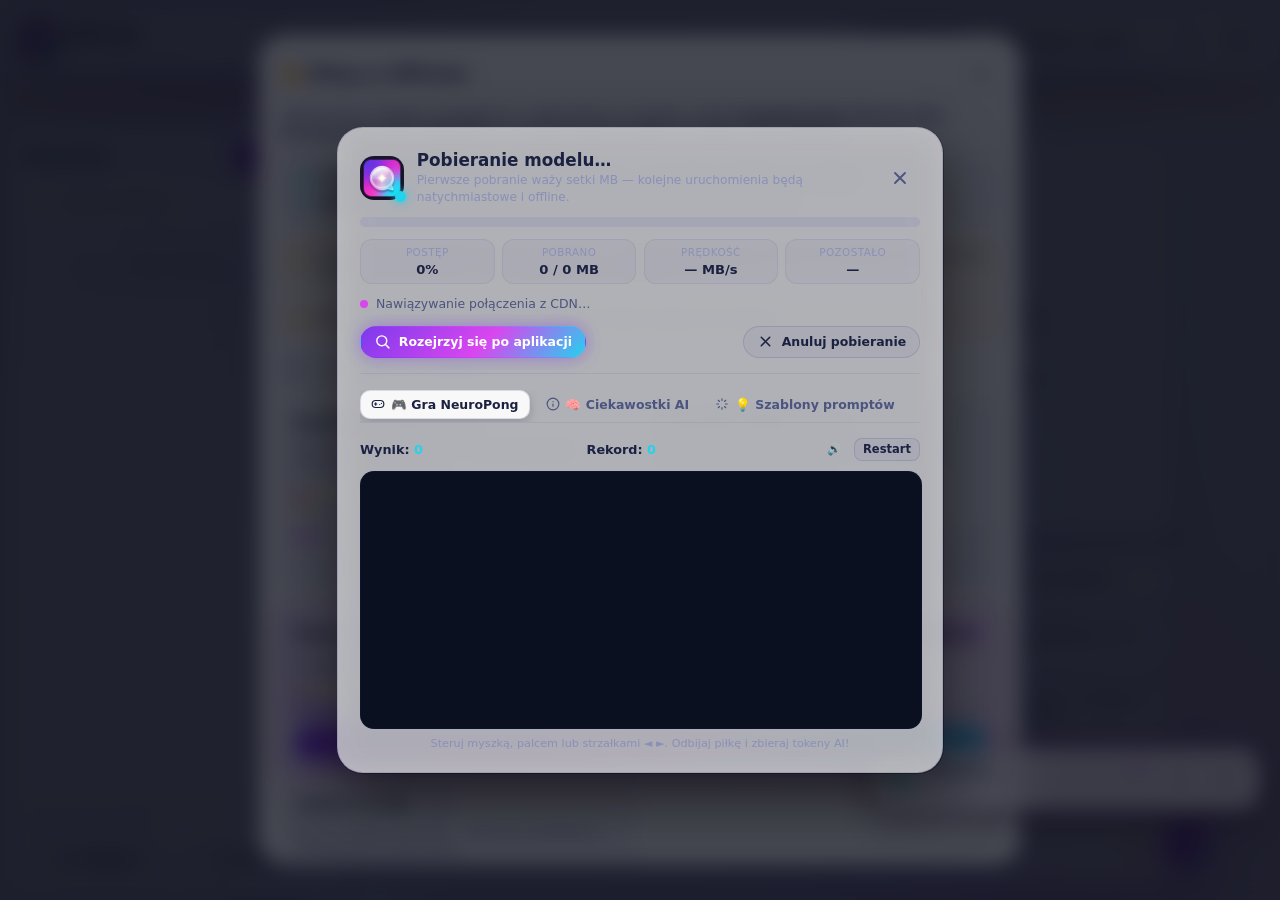
==== commit 77aafb32: "Ulepszenie pobierania modeli: centrum pobierania z telemetrią na żywo, pływający dok, kolejkowanie p" ====
--- a/index.html
+++ b/index.html
@@ -11,6 +11,14 @@
   <link rel="icon" type="image/png" sizes="32x32" href="./icons/favicon-32.png">
   <link rel="icon" type="image/png" sizes="192x192" href="./icons/icon-192.png">
   <link rel="apple-touch-icon" href="./icons/apple-touch-icon.png">
+  <link rel="preconnect" href="https://huggingface.co" crossorigin>
+  <link rel="preconnect" href="https://cdn-lfs.huggingface.co" crossorigin>
+  <link rel="preconnect" href="https://cdn.jsdelivr.net" crossorigin>
+  <link rel="preconnect" href="https://esm.sh" crossorigin>
+  <link rel="dns-prefetch" href="https://huggingface.co">
+  <link rel="dns-prefetch" href="https://cdn-lfs.huggingface.co">
+  <link rel="dns-prefetch" href="https://cdn.jsdelivr.net">
+  <link rel="dns-prefetch" href="https://esm.sh">
   <link rel="stylesheet" href="./css/style.css">
 </head>
 <body data-theme="auto">
@@ -53,6 +61,10 @@
       <symbol id="i-search" viewBox="0 0 24 24" fill="none" stroke="currentColor" stroke-width="2" stroke-linecap="round"><circle cx="11" cy="11" r="7"/><path d="m21 21-4.3-4.3"/></symbol>
       <symbol id="i-menu" viewBox="0 0 24 24" fill="none" stroke="currentColor" stroke-width="2.2" stroke-linecap="round"><path d="M4 6h16M4 12h16M4 18h16"/></symbol>
       <symbol id="i-box" viewBox="0 0 24 24" fill="none" stroke="currentColor" stroke-width="2" stroke-linecap="round" stroke-linejoin="round"><path d="M21 8a2 2 0 0 0-1-1.7l-7-4a2 2 0 0 0-2 0l-7 4A2 2 0 0 0 3 8v8a2 2 0 0 0 1 1.7l7 4a2 2 0 0 0 2 0l7-4a2 2 0 0 0 1-1.7V8zM3.3 7 12 12l8.7-5M12 22V12"/></symbol>
+      <symbol id="i-game" viewBox="0 0 24 24" fill="none" stroke="currentColor" stroke-width="2" stroke-linecap="round" stroke-linejoin="round"><line x1="6" y1="12" x2="10" y2="12"/><line x1="8" y1="10" x2="8" y2="14"/><line x1="15" y1="13" x2="15.01" y2="13"/><line x1="18" y1="11" x2="18.01" y2="11"/><rect x="2" y="6" width="20" height="12" rx="6"/></symbol>
+      <symbol id="i-expand" viewBox="0 0 24 24" fill="none" stroke="currentColor" stroke-width="2" stroke-linecap="round" stroke-linejoin="round"><path d="M15 3h6v6M9 21H3v-6M21 3l-7 7M3 21l7-7"/></symbol>
+      <symbol id="i-minimize" viewBox="0 0 24 24" fill="none" stroke="currentColor" stroke-width="2" stroke-linecap="round" stroke-linejoin="round"><path d="M4 14h6v6M20 10h-6V4M14 10l7-7M3 21l7-7"/></symbol>
+      <symbol id="i-rocket" viewBox="0 0 24 24" fill="none" stroke="currentColor" stroke-width="2" stroke-linecap="round" stroke-linejoin="round"><path d="M4.5 16.5c-1.5 1.26-2 5-2 5s3.74-.5 5-2c.71-.84.7-2.13-.09-2.91a2.18 2.18 0 0 0-2.91-.09z"/><path d="m12 15-3-3a22 22 0 0 1 2-3.95A12.88 12.88 0 0 1 22 2c0 2.72-.78 7.5-6 11a22.35 22.35 0 0 1-4 2z"/><path d="M9 12H4s.55-3.03 2-4c1.62-1.08 5 0 5 0"/><path d="M12 9V4s3.03.55 4 2c1.08 1.62 0 5 0 5"/></symbol>
     </defs>
   </svg>
 
@@ -172,15 +184,153 @@
     </div>
   </div>
 
-  <!-- Nakładka pobierania modelu -->
+  <!-- Centrum pobierania modelu (Download Hub & Entertainment) -->
   <div class="dl-overlay" id="download-overlay" hidden>
     <div class="dl-card glass">
-      <img src="./icons/icon-192.png" alt="" width="56" height="56" class="dl-logo">
-      <h3 id="dl-title">Pobieranie modelu…</h3>
-      <div class="dl-bar"><i id="dl-bar"></i></div>
-      <div class="dl-row"><strong id="dl-pct">0%</strong><span id="dl-text" class="muted">Łączenie…</span></div>
-      <p class="hint" id="dl-sub">Pierwsze pobranie waży setki MB — kolejne uruchomienia będą natychmiastowe i offline.</p>
-      <button class="btn ghost" id="btn-dl-hide">Ukryj (pobieranie trwa w tle)</button>
+      <!-- Górny pasek telemetrii -->
+      <div class="dl-card-head">
+        <div class="dl-card-title-row">
+          <div class="dl-badge-wrap">
+            <img src="./icons/icon-192.png" alt="" width="44" height="44" class="dl-logo">
+            <span class="dl-pulse-dot"></span>
+          </div>
+          <div class="dl-card-title-text">
+            <h3 id="dl-title">Pobieranie modelu…</h3>
+            <p class="hint" id="dl-sub">Pierwsze pobranie waży setki MB — kolejne uruchomienia będą natychmiastowe i offline.</p>
+          </div>
+          <button class="icon-btn sm" id="btn-dl-close-top" title="Minimalizuj i rozejrzyj się po aplikacji" aria-label="Minimalizuj">
+            <svg><use href="#i-x"/></svg>
+          </button>
+        </div>
+
+        <div class="dl-bar"><i id="dl-bar"></i></div>
+
+        <!-- Siatka telemetrii na żywo -->
+        <div class="dl-stats-grid">
+          <div class="dl-stat-item">
+            <small>Postęp</small>
+            <strong id="dl-pct">0%</strong>
+          </div>
+          <div class="dl-stat-item">
+            <small>Pobrano</small>
+            <strong id="dl-bytes">0 / 0 MB</strong>
+          </div>
+          <div class="dl-stat-item">
+            <small>Prędkość</small>
+            <strong id="dl-speed">— MB/s</strong>
+          </div>
+          <div class="dl-stat-item">
+            <small>Pozostało</small>
+            <strong id="dl-eta">—</strong>
+          </div>
+        </div>
+
+        <div class="dl-status-line">
+          <span class="dl-phase-dot"></span>
+          <span id="dl-text" class="muted">Nawiązywanie połączenia z CDN…</span>
+        </div>
+
+        <div class="dl-quick-actions">
+          <button class="btn primary sm glow" id="btn-dl-minimize">
+            <svg><use href="#i-search"/></svg> Rozejrzyj się po aplikacji
+          </button>
+          <button class="btn ghost sm danger-hover" id="btn-dl-abort">
+            <svg><use href="#i-x"/></svg> Anuluj pobieranie
+          </button>
+        </div>
+      </div>
+
+      <!-- Centrum aktywności w trakcie pobierania -->
+      <div class="dl-activity-hub">
+        <div class="dl-tabs" role="tablist">
+          <button class="dl-tab active" data-tab="game">
+            <svg><use href="#i-game"/></svg> <span>🎮 Gra NeuroPong</span>
+          </button>
+          <button class="dl-tab" data-tab="trivia">
+            <svg><use href="#i-info"/></svg> <span>🧠 Ciekawostki AI</span>
+          </button>
+          <button class="dl-tab" data-tab="prompts">
+            <svg><use href="#i-spark"/></svg> <span>💡 Szablony promptów</span>
+          </button>
+          <button class="dl-tab" data-tab="queue">
+            <svg><use href="#i-send"/></svg> <span>✍️ Zaplanuj pytanie</span>
+          </button>
+        </div>
+
+        <!-- Zakładka 1: Mini-gra NeuroPong -->
+        <div class="dl-tab-pane active" id="pane-game">
+          <div class="game-container">
+            <div class="game-top-bar">
+              <span class="game-stat">Wynik: <strong id="game-score">0</strong></span>
+              <span class="game-stat">Rekord: <strong id="game-highscore">0</strong></span>
+              <div class="game-actions">
+                <button class="icon-btn xs" id="game-sound-btn" title="Dźwięk włączony/wyłączony">
+                  <span id="game-sound-icon">🔊</span>
+                </button>
+                <button class="btn ghost xs" id="game-restart-btn">Restart</button>
+              </div>
+            </div>
+            <canvas id="game-canvas" width="460" height="210"></canvas>
+            <div class="game-hint">Steruj myszką, palcem lub strzałkami ◄ ►. Odbijaj piłkę i zbieraj tokeny AI!</div>
+          </div>
+        </div>
+
+        <!-- Zakładka 2: Ciekawostki o AI -->
+        <div class="dl-tab-pane" id="pane-trivia">
+          <div class="trivia-card glass">
+            <div class="trivia-header">
+              <span class="trivia-badge" id="trivia-badge">🧠 Wiedza · Ciekawostka 1/16</span>
+              <button class="btn ghost xs" id="btn-next-trivia">🎲 Losuj kolejną</button>
+            </div>
+            <h4 id="trivia-title">Lokalne AI w Twojej przeglądarce</h4>
+            <p id="trivia-text">OffChat wykonuje wszystkie obliczenia wyłącznie na Twoim urządzeniu. Twoje wiadomości, pytania i odpowiedzi nigdy nie opuszczają Twojej przeglądarki i nie trafiają na żaden zewnętrzny serwer.</p>
+          </div>
+        </div>
+
+        <!-- Zakładka 3: Szablony promptów -->
+        <div class="dl-tab-pane" id="pane-prompts">
+          <div class="prompt-templates-list" id="prompt-templates-list"></div>
+        </div>
+
+        <!-- Zakładka 4: Kolejkowanie pytania -->
+        <div class="dl-tab-pane" id="pane-queue">
+          <div class="queue-card glass">
+            <h4>Napisz pierwsze pytanie już teraz</h4>
+            <p class="hint">Wpisz prompt, a OffChat wygeneruje odpowiedź automatycznie, jak tylko model załaduje się do pamięci.</p>
+            <textarea id="dl-queue-input" rows="3" placeholder="O co chcesz zapytać asystenta? (np. 'Wyjaśnij mi pojęcie sieci neuronowych na prostym przykładzie')"></textarea>
+            <div class="row end">
+              <button class="btn primary sm" id="btn-dl-queue-send">
+                <svg><use href="#i-send"/></svg> Dodaj do kolejki i zamknij
+              </button>
+            </div>
+          </div>
+        </div>
+      </div>
+    </div>
+  </div>
+
+  <!-- Pływający mini-widżet pobierania (Download Mini-Dock) -->
+  <div class="dl-mini-dock glass" id="dl-mini-dock" hidden>
+    <div class="dl-mini-left" id="dl-mini-click" title="Kliknij, aby otworzyć pełne centrum pobierania z grami i ciekawostkami">
+      <div class="dl-mini-icon-wrap">
+        <svg class="dl-mini-spinner"><use href="#i-download"/></svg>
+      </div>
+      <div class="dl-mini-content">
+        <div class="dl-mini-row">
+          <strong class="dl-mini-name" id="dl-mini-name">Model AI</strong>
+          <span class="dl-mini-pct" id="dl-mini-pct">0%</span>
+        </div>
+        <div class="dl-mini-bar"><i id="dl-mini-bar-fill"></i></div>
+        <div class="dl-mini-stats" id="dl-mini-stats">Łączenie…</div>
+      </div>
+    </div>
+    <div class="dl-mini-actions">
+      <button class="icon-btn sm" id="btn-mini-expand" title="Rozwiń (gry i ciekawostki)" aria-label="Rozwiń">
+        <svg><use href="#i-spark"/></svg>
+      </button>
+      <button class="icon-btn sm" id="btn-mini-cancel" title="Anuluj pobieranie" aria-label="Anuluj">
+        <svg><use href="#i-x"/></svg>
+      </button>
     </div>
   </div>
 
--- a/css/style.css
+++ b/css/style.css
@@ -453,22 +453,256 @@
 .toast.error { border-color: rgba(248, 113, 113, 0.55); } .toast.error svg { color: #f87171; }
 .toast.info svg { color: var(--cyan); }
 
-/* ── Nakładka pobierania ───────────────────────────────────── */
+/* ── Nakładka i Centrum pobierania ────────────────────────── */
 .dl-overlay {
   position: fixed; inset: 0; z-index: 80; display: flex; align-items: center; justify-content: center;
-  background: rgba(5, 8, 20, 0.66); backdrop-filter: blur(8px); -webkit-backdrop-filter: blur(8px);
+  background: rgba(5, 8, 20, 0.72); backdrop-filter: blur(10px); -webkit-backdrop-filter: blur(10px);
   padding: 1rem; animation: fadeIn 0.3s ease;
 }
-.dl-card { border-radius: 26px; padding: 1.8rem 1.6rem; max-width: 420px; width: 100%; text-align: center; display: flex; flex-direction: column; align-items: center; gap: 0.7rem; animation: popIn 0.4s cubic-bezier(0.2, 0.9, 0.3, 1.15); }
-.dl-logo { border-radius: 18px; animation: float 4s ease-in-out infinite; }
-.dl-card h3 { font-size: 1.05rem; }
-.dl-bar { width: 100%; height: 12px; border-radius: 99px; background: rgba(127, 127, 180, 0.2); overflow: hidden; }
-.dl-bar i { display: block; height: 100%; width: 0; border-radius: 99px; background: var(--grad); transition: width 0.3s ease; box-shadow: 0 0 16px rgba(217, 70, 239, 0.7); }
-.dl-row { display: flex; align-items: center; gap: 0.6rem; font-size: 0.82rem; max-width: 100%; }
-.dl-row strong { color: var(--fuchsia); font-size: 1rem; }
-.dl-row span { overflow: hidden; text-overflow: ellipsis; white-space: nowrap; max-width: 260px; }
+.dl-card {
+  border-radius: 26px; padding: 1.4rem; max-width: min(94vw, 560px); width: 100%;
+  max-height: min(90vh, 740px); overflow-y: auto; text-align: left;
+  display: flex; flex-direction: column; gap: 1rem;
+  animation: popIn 0.35s cubic-bezier(0.2, 0.9, 0.3, 1.15);
+  box-shadow: 0 24px 60px rgba(0, 0, 0, 0.55);
+}
+.dl-card-head {
+  display: flex; flex-direction: column; gap: 0.75rem; width: 100%;
+  border-bottom: 1px solid var(--stroke-soft); padding-bottom: 0.9rem;
+}
+.dl-card-title-row {
+  display: flex; align-items: center; gap: 0.8rem; width: 100%;
+}
+.dl-badge-wrap {
+  position: relative; flex: none;
+}
+.dl-logo {
+  border-radius: 14px; animation: float 4s ease-in-out infinite; display: block;
+}
+.dl-pulse-dot {
+  position: absolute; bottom: -2px; right: -2px; width: 11px; height: 11px;
+  border-radius: 50%; background: var(--cyan); box-shadow: 0 0 10px var(--cyan);
+  animation: pulse 1.8s infinite;
+}
+.dl-card-title-text {
+  flex: 1; min-width: 0;
+}
+.dl-card-title-text h3 {
+  font-size: 1.05rem; margin-bottom: 0.15rem; white-space: nowrap;
+  overflow: hidden; text-overflow: ellipsis;
+}
+.dl-card-title-text p.hint {
+  font-size: 0.76rem; margin: 0; line-height: 1.35;
+}
+.dl-bar {
+  width: 100%; height: 10px; border-radius: 99px; background: rgba(127, 127, 180, 0.2); overflow: hidden;
+}
+.dl-bar i {
+  display: block; height: 100%; width: 0; border-radius: 99px; background: var(--grad);
+  transition: width 0.3s ease; box-shadow: 0 0 16px rgba(217, 70, 239, 0.7);
+}
+.dl-stats-grid {
+  display: grid; grid-template-columns: repeat(4, 1fr); gap: 0.45rem; width: 100%;
+}
+.dl-stat-item {
+  background: rgba(127, 127, 180, 0.08); border: 1px solid var(--stroke-soft);
+  border-radius: 12px; padding: 0.35rem 0.5rem; text-align: center;
+}
+.dl-stat-item small {
+  display: block; font-size: 0.65rem; text-transform: uppercase; letter-spacing: 0.04em;
+  color: var(--ink-faint); margin-bottom: 1px;
+}
+.dl-stat-item strong {
+  font-size: 0.82rem; color: var(--ink); white-space: nowrap;
+}
+.dl-status-line {
+  display: flex; align-items: center; gap: 0.5rem; font-size: 0.78rem;
+  overflow: hidden; text-overflow: ellipsis; white-space: nowrap;
+}
+.dl-phase-dot {
+  width: 8px; height: 8px; border-radius: 50%; background: var(--fuchsia);
+  animation: pulse 1.5s infinite; flex: none;
+}
+.dl-quick-actions {
+  display: flex; align-items: center; justify-content: space-between; gap: 0.6rem;
+  margin-top: 0.15rem;
+}
+.dl-quick-actions .glow {
+  box-shadow: 0 0 16px rgba(124, 58, 237, 0.45);
+}
+.dl-quick-actions .danger-hover:hover {
+  border-color: rgba(248, 113, 113, 0.5); color: #f87171;
+}
+
+/* ── Aktywności w oknie pobierania ────────────────────────── */
+.dl-activity-hub {
+  display: flex; flex-direction: column; gap: 0.75rem; width: 100%; flex: 1;
+}
+.dl-tabs {
+  display: flex; gap: 0.35rem; overflow-x: auto; padding-bottom: 3px;
+  border-bottom: 1px solid var(--stroke-soft);
+}
+.dl-tab {
+  padding: 0.4rem 0.65rem; border-radius: 10px; font-size: 0.78rem; font-weight: 600;
+  color: var(--ink-dim); background: transparent; display: flex; align-items: center;
+  gap: 0.35rem; white-space: nowrap; transition: all 0.2s ease;
+}
+.dl-tab svg { width: 14px; height: 14px; flex: none; }
+.dl-tab.active {
+  color: var(--ink); background: var(--glass-strong); border: 1px solid var(--stroke);
+  box-shadow: 0 4px 12px rgba(0, 0, 0, 0.15);
+}
+.dl-tab-pane {
+  display: none; animation: fadeIn 0.25s ease;
+}
+.dl-tab-pane.active { display: block; }
+
+/* Mini-gra NeuroPong */
+.game-container {
+  display: flex; flex-direction: column; gap: 0.5rem;
+}
+.game-top-bar {
+  display: flex; align-items: center; justify-content: space-between;
+  font-size: 0.8rem; font-weight: 600;
+}
+.game-stat strong { color: var(--cyan); }
+.game-actions { display: flex; align-items: center; gap: 0.4rem; }
+.btn.xs, .icon-btn.xs { padding: 0.2rem 0.5rem; font-size: 0.72rem; border-radius: 8px; }
+#game-canvas {
+  width: 100%; aspect-ratio: 460 / 210; border-radius: 14px;
+  border: 1px solid var(--stroke); background: #0b1020; touch-action: none;
+  cursor: crosshair; display: block;
+}
+.game-hint {
+  font-size: 0.7rem; color: var(--ink-faint); text-align: center;
+}
+
+/* Ciekawostki AI */
+.trivia-card {
+  padding: 1rem; border-radius: 16px; border: 1px solid var(--stroke);
+  display: flex; flex-direction: column; gap: 0.55rem;
+}
+.trivia-header {
+  display: flex; align-items: center; justify-content: space-between;
+}
+.trivia-badge {
+  font-size: 0.72rem; font-weight: 700; text-transform: uppercase;
+  color: var(--cyan); letter-spacing: 0.04em;
+}
+.trivia-card h4 { font-size: 0.94rem; color: var(--ink); }
+.trivia-card p { font-size: 0.82rem; line-height: 1.5; color: var(--ink-dim); }
+
+/* Szablony promptów */
+.prompt-templates-list {
+  display: grid; grid-template-columns: 1fr; gap: 0.55rem; max-height: 240px;
+  overflow-y: auto; padding-right: 3px;
+}
+.prompt-template-card {
+  padding: 0.75rem 0.85rem; border-radius: 14px; border: 1px solid var(--stroke-soft);
+  display: flex; flex-direction: column; gap: 0.4rem;
+}
+.prompt-tmpl-top {
+  display: flex; align-items: center; justify-content: space-between; gap: 0.5rem;
+}
+.prompt-tmpl-tag {
+  font-size: 0.68rem; font-weight: 700; color: var(--fuchsia); text-transform: uppercase;
+}
+.prompt-template-card strong { font-size: 0.84rem; flex: 1; }
+.prompt-tmpl-desc { font-size: 0.76rem; color: var(--ink-dim); margin: 0; }
+.prompt-tmpl-preview {
+  margin: 0; font-size: 0.72rem; background: var(--code-bg); padding: 0.35rem 0.5rem;
+  border-radius: 8px; overflow: hidden; text-overflow: ellipsis; white-space: nowrap;
+  color: var(--ink-faint);
+}
+.prompt-tmpl-btn { align-self: flex-start; margin-top: 0.15rem; }
+
+/* Kolejkowanie pytania */
+.queue-card {
+  padding: 0.9rem; border-radius: 16px; border: 1px solid var(--stroke);
+  display: flex; flex-direction: column; gap: 0.55rem;
+}
+.queue-card h4 { font-size: 0.92rem; }
+.queue-card textarea {
+  width: 100%; background: var(--input); border: 1px solid var(--stroke);
+  border-radius: 12px; padding: 0.6rem; resize: none; font-size: 0.82rem;
+  box-sizing: border-box; outline: none;
+}
+.queue-card textarea:focus { border-color: var(--fuchsia); }
+
+/* ── Pływający mini-widżet pobierania (Download Mini-Dock) ── */
+.dl-mini-dock {
+  position: fixed; bottom: calc(5.6rem + env(safe-area-inset-bottom)); right: 1.25rem;
+  z-index: 75; max-width: 360px; width: calc(100vw - 2.5rem); border-radius: 20px;
+  padding: 0.65rem 0.85rem; display: flex; align-items: center;
+  justify-content: space-between; gap: 0.7rem;
+  border: 1px solid rgba(217, 70, 239, 0.5);
+  box-shadow: 0 10px 30px rgba(0, 0, 0, 0.4), 0 0 18px rgba(217, 70, 239, 0.25);
+  animation: popIn 0.3s cubic-bezier(0.2, 0.9, 0.3, 1.15);
+  backdrop-filter: blur(20px); -webkit-backdrop-filter: blur(20px);
+}
+.dl-mini-left {
+  flex: 1; display: flex; align-items: center; gap: 0.6rem; cursor: pointer; min-width: 0;
+}
+.dl-mini-icon-wrap {
+  width: 32px; height: 32px; border-radius: 10px; background: rgba(34, 211, 238, 0.15);
+  display: flex; align-items: center; justify-content: center; flex: none;
+}
+.dl-mini-spinner {
+  width: 18px; height: 18px; color: var(--cyan); animation: spin 2.4s linear infinite;
+}
+.dl-mini-content {
+  flex: 1; min-width: 0; display: flex; flex-direction: column; gap: 3px;
+}
+.dl-mini-row {
+  display: flex; align-items: center; justify-content: space-between; font-size: 0.78rem;
+}
+.dl-mini-name {
+  white-space: nowrap; overflow: hidden; text-overflow: ellipsis; max-width: 170px;
+}
+.dl-mini-pct { color: var(--fuchsia); font-size: 0.85rem; }
+.dl-mini-bar {
+  width: 100%; height: 5px; border-radius: 99px; background: rgba(127, 127, 180, 0.2); overflow: hidden;
+}
+.dl-mini-bar i {
+  display: block; height: 100%; width: 0; background: var(--grad); transition: width 0.3s;
+}
+.dl-mini-stats {
+  font-size: 0.68rem; color: var(--ink-dim); overflow: hidden; text-overflow: ellipsis;
+  white-space: nowrap;
+}
+.dl-mini-actions {
+  display: flex; align-items: center; gap: 0.25rem; flex: none;
+}
+
+/* Wskaźnik kolejkowania w czacie */
+.queued-indicator {
+  display: inline-flex; align-items: center; gap: 0.4rem; padding: 0.35rem 0.65rem;
+  border-radius: 10px; background: rgba(124, 58, 237, 0.22); border: 1px solid rgba(217, 70, 239, 0.35);
+  font-size: 0.78rem; font-weight: 600; color: var(--ink); margin-top: 0.3rem;
+}
+
+/* Filtry i odznaki modeli */
+.filter-pills {
+  display: flex; flex-wrap: wrap; gap: 0.35rem; margin: 0.7rem 0 0.9rem 0;
+}
+.filter-pill {
+  padding: 0.35rem 0.75rem; border-radius: 99px; font-size: 0.76rem; font-weight: 600;
+  background: var(--glass); border: 1px solid var(--stroke); color: var(--ink-dim);
+  cursor: pointer; transition: all 0.2s ease;
+}
+.filter-pill:hover { color: var(--ink); border-color: var(--stroke-soft); }
+.filter-pill.active {
+  background: var(--grad); color: #fff; border-color: transparent;
+  box-shadow: 0 4px 14px rgba(217, 70, 239, 0.35);
+}
+.badge-fast {
+  color: #34d399 !important; border-color: rgba(52, 211, 153, 0.35) !important;
+  background: rgba(52, 211, 153, 0.1) !important; font-weight: 700;
+}
 
 /* ── Animacje wejścia ──────────────────────────────────────── */
+@keyframes spin { from { transform: rotate(0deg); } to { transform: rotate(360deg); } }
+@keyframes pulse { 0%, 100% { opacity: 1; transform: scale(1); } 50% { opacity: 0.4; transform: scale(0.9); } }
 @keyframes fadeUp { from { opacity: 0; transform: translateY(10px); } }
 @keyframes fadeIn { from { opacity: 0; } }
 @keyframes popIn { from { opacity: 0; transform: scale(0.92) translateY(14px); } }
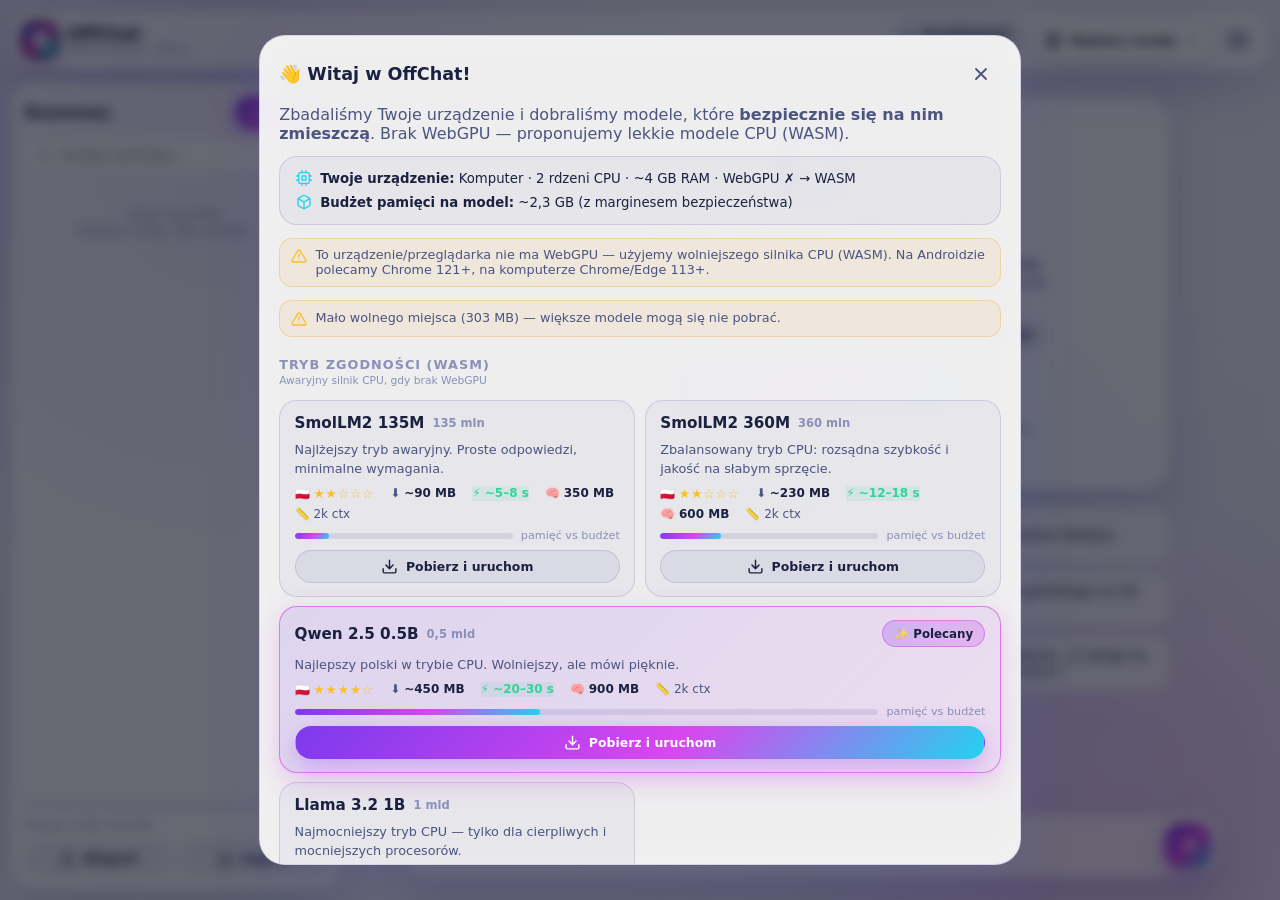
==== commit 5af66319: "Fix: naprawia wybór/pobieranie modelu i zablokowane UI (v1.0.1) Krytyczne: - [hidden] display:none !" ====
--- a/index.html
+++ b/index.html
@@ -199,7 +199,7 @@
             <p class="hint" id="dl-sub">Pierwsze pobranie waży setki MB — kolejne uruchomienia będą natychmiastowe i offline.</p>
           </div>
           <button class="icon-btn sm" id="btn-dl-close-top" title="Minimalizuj i rozejrzyj się po aplikacji" aria-label="Minimalizuj">
-            <svg><use href="#i-x"/></svg>
+            <svg><use href="#i-minimize"/></svg>
           </button>
         </div>
 
--- a/css/style.css
+++ b/css/style.css
@@ -49,6 +49,11 @@
 }
 
 /* ── Reset (celowany, bez *) ───────────────────────────────── */
+/* Atrybut hidden MUSI chować element — reguły display:* w tym
+   pliku (np. .dl-overlay, .dl-mini-dock, .offline-banner, .icon-btn)
+   w przeciwnym razie przykrywają go i blokują całą stronę. */
+[hidden] { display: none !important; }
+
 html, body { height: 100%; }
 body, h1, h2, h3, h4, p, ul, ol, blockquote, pre, figure, textarea, input, button {
   margin: 0; padding: 0;
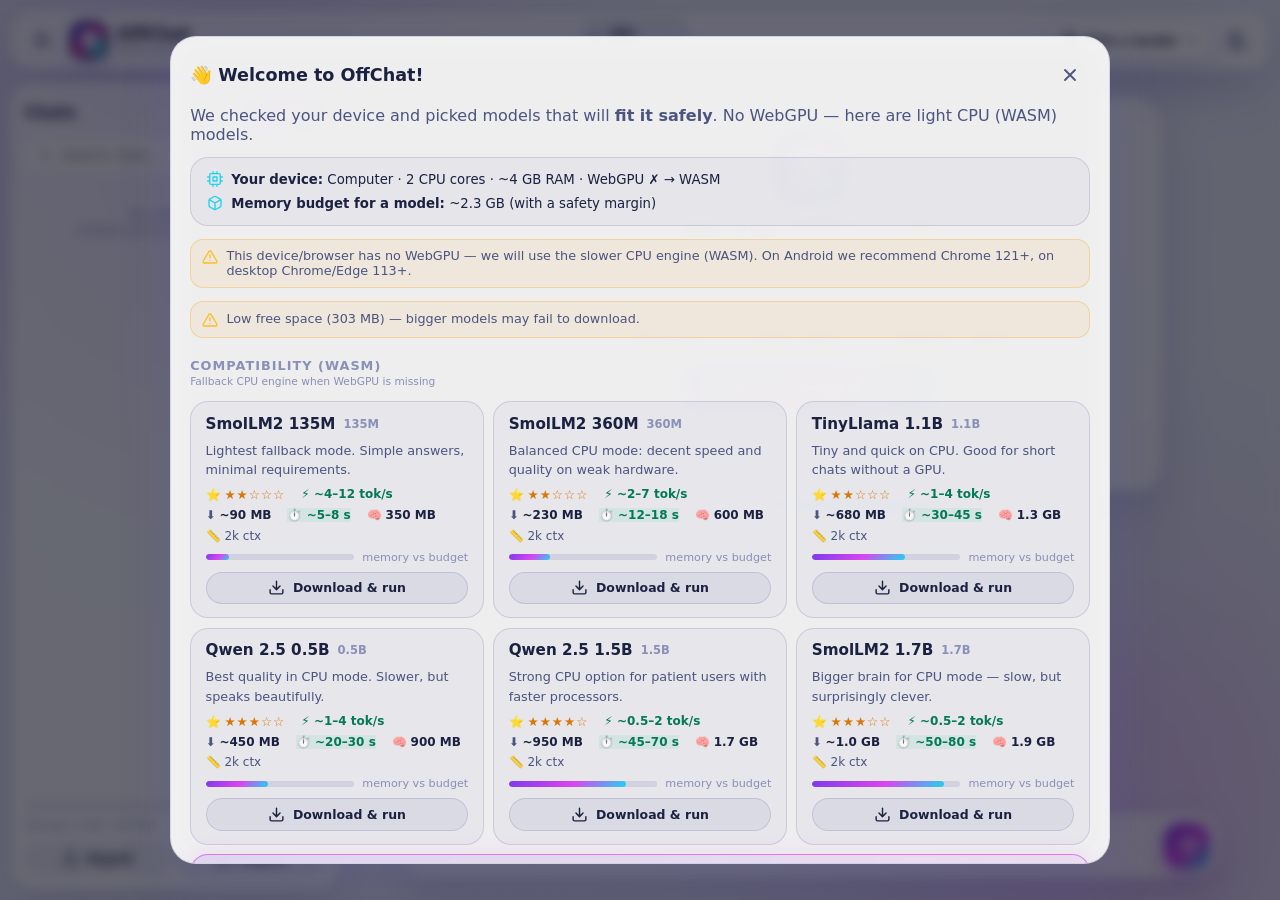
==== commit d771bf49: "English UI, bigger catalog with tok/s speeds, Safe Mode, responsive + animation upgrades - Translate" ====
--- a/index.html
+++ b/index.html
@@ -1,10 +1,10 @@
 <!DOCTYPE html>
-<html lang="pl">
+<html lang="en">
 <head>
   <meta charset="UTF-8">
   <meta name="viewport" content="width=device-width, initial-scale=1, viewport-fit=cover">
-  <title>OffChat — prywatny czat AI w przeglądarce</title>
-  <meta name="description" content="OffChat — lekki czat z lokalnym modelem AI. 100% w przeglądarce, bez serwerów, z pamięcią podręczną offline. Działa nawet na słabych telefonach.">
+  <title>OffChat — private in-browser AI chat</title>
+  <meta name="description" content="OffChat — lightweight chat with a local AI model. 100% in your browser, no servers, offline cache. Works even on weak phones.">
   <meta name="theme-color" content="#7c3aed">
   <meta name="color-scheme" content="dark light">
   <link rel="manifest" href="./manifest.webmanifest">
@@ -21,8 +21,8 @@
   <link rel="dns-prefetch" href="https://esm.sh">
   <link rel="stylesheet" href="./css/style.css">
 </head>
-<body data-theme="auto">
-  <!-- Tło: animowana zorza (wyłączane w ustawieniach / przy reduced-motion) -->
+<body data-theme="auto" data-accent="violet" data-bg="aurora" data-bubbles="round">
+  <!-- Background: animated aurora (disabled in settings / reduced-motion / safe mode) -->
   <div class="aurora" aria-hidden="true">
     <span class="blob b1"></span>
     <span class="blob b2"></span>
@@ -30,12 +30,12 @@
     <span class="grain"></span>
   </div>
 
-  <!-- Ikony SVG (sprite) -->
+  <!-- SVG icons (sprite) -->
   <svg width="0" height="0" style="position:absolute" aria-hidden="true">
     <defs>
       <symbol id="i-plus" viewBox="0 0 24 24" fill="none" stroke="currentColor" stroke-width="2.2" stroke-linecap="round"><path d="M12 5v14M5 12h14"/></symbol>
       <symbol id="i-chat" viewBox="0 0 24 24" fill="none" stroke="currentColor" stroke-width="2" stroke-linecap="round" stroke-linejoin="round"><path d="M21 11.5a8.38 8.38 0 0 1-8.5 8.5c-1.5 0-2.9-.4-4.1-1L3 20l1-5.4A8.5 8.5 0 1 1 21 11.5z"/></symbol>
-      <symbol id="i-gear" viewBox="0 0 24 24" fill="none" stroke="currentColor" stroke-width="2" stroke-linecap="round" stroke-linejoin="round"><circle cx="12" cy="12" r="3"/><path d="M19.4 15a1.7 1.7 0 0 0 .3 1.9l.1.1a2 2 0 1 1-2.8 2.8l-.1-.1a1.7 1.7 0 0 0-1.9-.3 1.7 1.7 0 0 0-1 1.5V21a2 2 0 1 1-4 0v-.1a1.7 1.7 0 0 0-1-1.6 1.7 1.7 0 0 0-1.9.3l-.1.1a2 2 0 1 1-2.8-2.8l.1-.1a1.7 1.7 0 0 0 .3-1.9 1.7 1.7 0 0 0-1.5-1H3a2 2 0 1 1 0-4h.1a1.7 1.7 0 0 0 1.6-1 1.7 1.7 0 0 0-.3-1.9l-.1-.1a2 2 0 1 1 2.8-2.8l.1.1a1.7 1.7 0 0 0 1.9.3h0a1.7 1.7 0 0 0 1-1.5V3a2 2 0 1 1 4 0v.1a1.7 1.7 0 0 0 1 1.5h0a1.7 1.7 0 0 0 1.9-.3l.1-.1a2 2 0 1 1 2.8 2.8l-.1.1a1.7 1.7 0 0 0-.3 1.9v0a1.7 1.7 0 0 0 1.5 1H21a2 2 0 1 1 0 4h-.1a1.7 1.7 0 0 0-1.5 1z"/></symbol>
+      <symbol id="i-gear" viewBox="0 0 24 24" fill="none" stroke="currentColor" stroke-width="2" stroke-linecap="round" stroke-linejoin="round"><circle cx="12" cy="12" r="3"/><path d="M19.4 15a1.7 1.7 0 0 0 .3 1.9l.1.1a2 2 0 1 1-2.8 2.8l-.1-.1a1.7 1.7 0 0 0-1.9-.3 1.7 1.7 0 0 0-1 1.5V21a2 2 0 1 1-4 0v-.1a1.7 1.7 0 0 0-1-1.6 1.7 1.7 0 0 0-1.9.3l-.1.1a2 2 0 1 1-2.8-2.8l.1-.1a1.7 1.7 0 0 0 .3-1.9 1.7 1.7 0 0 0-1.5-1H3a2 2 0 1 1 0-4h.1a1.7 1.7 0 0 0 1.6-1 1.7 1.7 0 0 0-.3-1.9l-.1-.1a2 2 0 1 1 2.8-2.8l.1.1a1.7 1.7 0 0 0 1.9.3h0a1.7 1.7 0 0 0 1-1.5V3a2 2 0 1 1 4 0v.1a1.7 1.7 0 0 1 1.5h0a1.7 1.7 0 0 0 1.9-.3l.1-.1a2 2 0 1 1 2.8 2.8l-.1.1a1.7 1.7 0 0 0-.3 1.9v0a1.7 1.7 0 0 0 1.5 1H21a2 2 0 1 1 0 4h-.1a1.7 1.7 0 0 0-1.5 1z"/></symbol>
       <symbol id="i-x" viewBox="0 0 24 24" fill="none" stroke="currentColor" stroke-width="2.2" stroke-linecap="round"><path d="M18 6 6 18M6 6l12 12"/></symbol>
       <symbol id="i-send" viewBox="0 0 24 24" fill="none" stroke="currentColor" stroke-width="2" stroke-linecap="round" stroke-linejoin="round"><path d="M22 2 11 13M22 2l-7 20-4-9-9-4 20-7z"/></symbol>
       <symbol id="i-stop" viewBox="0 0 24 24" fill="currentColor"><rect x="6" y="6" width="12" height="12" rx="2.5"/></symbol>
@@ -69,32 +69,32 @@
   </svg>
 
   <div class="app">
-    <!-- Pasek górny -->
+    <!-- Top bar -->
     <header class="topbar glass">
-      <button class="icon-btn only-mobile" id="btn-threads" aria-label="Rozmowy">
+      <button class="icon-btn" id="btn-threads" aria-label="Conversations" title="Conversations">
         <svg><use href="#i-menu"/></svg>
       </button>
       <div class="brand">
         <img src="./icons/icon-192.png" alt="OffChat" width="36" height="36" class="logo">
         <div class="brand-t">
           <span class="brand-name">OffChat</span>
-          <span class="brand-tag">100% lokalnie · offline</span>
+          <span class="brand-tag">100% local · offline</span>
         </div>
       </div>
       <div class="pill" id="status-pill" data-state="idle" role="status">
         <span class="dot"></span>
-        <span class="pill-t"><strong id="status-text">Start…</strong><small id="status-sub"></small></span>
+        <span class="pill-t"><strong id="status-text">Starting…</strong><small id="status-sub"></small></span>
       </div>
       <div class="top-actions">
-        <button class="model-chip glass" id="btn-model" title="Wybierz model AI">
+        <button class="model-chip glass" id="btn-model" title="Pick an AI model">
           <svg><use href="#i-cpu"/></svg>
-          <span id="model-chip-name">Wybierz model</span>
+          <span id="model-chip-name">Pick a model</span>
           <svg class="chev"><use href="#i-chev"/></svg>
         </button>
-        <button class="icon-btn" id="btn-install" title="Zainstaluj aplikację" hidden>
+        <button class="icon-btn" id="btn-install" title="Install the app" hidden>
           <svg><use href="#i-download"/></svg>
         </button>
-        <button class="icon-btn" id="btn-settings" title="Ustawienia" aria-label="Ustawienia">
+        <button class="icon-btn" id="btn-settings" title="Settings" aria-label="Settings">
           <svg><use href="#i-gear"/></svg>
         </button>
       </div>
@@ -102,31 +102,37 @@
 
     <div class="offline-banner" id="offline-banner" hidden>
       <svg><use href="#i-wifioff"/></svg>
-      <span>Jesteś offline — działa model zapisany w pamięci podręcznej.</span>
+      <span>You are offline — using the model stored in the local cache.</span>
+    </div>
+
+    <div class="safe-banner" id="safe-banner" hidden>
+      <svg><use href="#i-shield"/></svg>
+      <span>Safe Mode is on — visuals simplified to protect your GPU. Change it in Settings.</span>
+      <button class="icon-btn xs" id="btn-safe-off" title="Turn Safe Mode off" aria-label="Turn Safe Mode off"><svg><use href="#i-x"/></svg></button>
     </div>
 
     <div class="layout">
-      <!-- Panel rozmów -->
-      <aside class="drawer glass" id="drawer" aria-label="Rozmowy">
+      <!-- Conversations panel -->
+      <aside class="drawer glass" id="drawer" aria-label="Conversations">
         <div class="drawer-head">
-          <h2>Rozmowy</h2>
+          <h2>Chats</h2>
           <div class="row gap">
-            <button class="btn primary sm" id="btn-new-chat"><svg><use href="#i-plus"/></svg>Nowa</button>
-            <button class="icon-btn only-mobile" id="btn-close-drawer" aria-label="Zamknij"><svg><use href="#i-x"/></svg></button>
+            <button class="btn primary sm" id="btn-new-chat"><svg><use href="#i-plus"/></svg>New</button>
+            <button class="icon-btn only-mobile" id="btn-close-drawer" aria-label="Close"><svg><use href="#i-x"/></svg></button>
           </div>
         </div>
         <label class="search">
           <svg><use href="#i-search"/></svg>
-          <input type="search" id="thread-search" placeholder="Szukaj rozmowy…" autocomplete="off">
+          <input type="search" id="thread-search" placeholder="Search chats…" autocomplete="off">
         </label>
-        <nav class="thread-list" id="thread-list" aria-label="Lista rozmów"></nav>
+        <nav class="thread-list" id="thread-list" aria-label="Chat list"></nav>
         <div class="drawer-foot">
-          <div class="storage" id="storage-box" title="Zużycie pamięci przeglądarki">
+          <div class="storage" id="storage-box" title="Browser storage usage">
             <div class="bar"><i id="storage-bar"></i></div>
-            <small id="storage-text">Pamięć: …</small>
+            <small id="storage-text">Storage: …</small>
           </div>
           <div class="row gap">
-            <button class="btn ghost sm grow" id="btn-export"><svg><use href="#i-upload"/></svg>Eksport</button>
+            <button class="btn ghost sm grow" id="btn-export"><svg><use href="#i-upload"/></svg>Export</button>
             <button class="btn ghost sm grow" id="btn-import"><svg><use href="#i-download"/></svg>Import</button>
             <input type="file" id="import-file" accept="application/json,.json" hidden>
           </div>
@@ -134,49 +140,48 @@
       </aside>
       <div class="scrim" id="scrim" hidden></div>
 
-      <!-- Czat -->
+      <!-- Chat -->
       <main class="chat">
         <section class="welcome" id="welcome">
           <div class="hero glass">
             <img src="./icons/icon-192.png" alt="" width="72" height="72" class="hero-logo">
-            <h1>Cześć! Jestem <span class="grad">OffChat</span> 👋</h1>
-            <p class="muted">Prywatny asystent AI, który mieszka <strong>w Twojej przeglądarce</strong>.
-              Zero serwerów, zero wysyłania danych — model działa lokalnie na Twoim urządzeniu.</p>
+            <h1>Hi! I'm <span class="grad">OffChat</span> 👋</h1>
+            <p class="muted">A private AI assistant that lives <strong>inside your browser</strong>.
+              No servers, no data ever leaving your device — the model runs locally on your hardware.</p>
             <div class="hero-badges">
-              <span class="badge"><svg><use href="#i-shield"/></svg>Pełna prywatność</span>
-              <span class="badge"><svg><use href="#i-wifioff"/></svg>Praca offline</span>
+              <span class="badge"><svg><use href="#i-shield"/></svg>Full privacy</span>
+              <span class="badge"><svg><use href="#i-wifioff"/></svg>Works offline</span>
               <span class="badge"><svg><use href="#i-bolt"/></svg>WebGPU + WASM</span>
             </div>
-            <button class="btn primary lg" id="model-cta"><svg><use href="#i-spark"/></svg>Wybierz model i zacznij</button>
-            <p class="hint" id="hw-hint">Sprawdzanie możliwości urządzenia…</p>
-          </div>
-          <div class="suggestions" id="suggestions" aria-label="Propozycje pytań"></div>
+            <button class="btn primary lg" id="model-cta"><svg><use href="#i-spark"/></svg>Pick a model &amp; start</button>
+            <p class="hint" id="hw-hint">Checking your device…</p>
+          </div>
         </section>
 
         <div class="load-more-wrap" id="load-more-wrap" hidden>
-          <button class="btn ghost sm" id="btn-load-more">Wczytaj starsze wiadomości</button>
-        </div>
-        <section class="messages" id="messages" aria-live="polite" aria-label="Wiadomości"></section>
-
-        <button class="fab glass" id="scroll-fab" aria-label="Przewiń na dół" hidden>
+          <button class="btn ghost sm" id="btn-load-more">Load older messages</button>
+        </div>
+        <section class="messages" id="messages" aria-live="polite" aria-label="Messages"></section>
+
+        <button class="fab glass" id="scroll-fab" aria-label="Scroll to bottom" hidden>
           <svg><use href="#i-down"/></svg>
         </button>
 
-        <!-- Kompozytor -->
+        <!-- Composer -->
         <footer class="composer">
           <div class="progress-line" id="progress-line" hidden><i></i></div>
           <div class="composer-box glass">
             <textarea id="input" rows="1" maxlength="4000"
-              placeholder="Napisz wiadomość… (Enter = wyślij)" aria-label="Wiadomość"></textarea>
-            <button class="icon-btn danger" id="btn-stop" title="Zatrzymaj generowanie" aria-label="Zatrzymaj" hidden>
+              placeholder="Write a message… (Enter = send)" aria-label="Message"></textarea>
+            <button class="icon-btn danger" id="btn-stop" title="Stop generating" aria-label="Stop" hidden>
               <svg><use href="#i-stop"/></svg>
             </button>
-            <button class="send-btn" id="btn-send" title="Wyślij" aria-label="Wyślij">
+            <button class="send-btn" id="btn-send" title="Send" aria-label="Send">
               <svg><use href="#i-send"/></svg>
             </button>
           </div>
           <div class="composer-meta">
-            <small id="ctx-info" title="Szacowane zużycie okna kontekstu"></small>
+            <small id="ctx-info" title="Estimated context-window usage"></small>
             <small id="gen-stats"></small>
           </div>
         </footer>
@@ -184,10 +189,10 @@
     </div>
   </div>
 
-  <!-- Centrum pobierania modelu (Download Hub & Entertainment) -->
+  <!-- Model Download Hub -->
   <div class="dl-overlay" id="download-overlay" hidden>
     <div class="dl-card glass">
-      <!-- Górny pasek telemetrii -->
+      <!-- Top telemetry bar -->
       <div class="dl-card-head">
         <div class="dl-card-title-row">
           <div class="dl-badge-wrap">
@@ -195,112 +200,112 @@
             <span class="dl-pulse-dot"></span>
           </div>
           <div class="dl-card-title-text">
-            <h3 id="dl-title">Pobieranie modelu…</h3>
-            <p class="hint" id="dl-sub">Pierwsze pobranie waży setki MB — kolejne uruchomienia będą natychmiastowe i offline.</p>
-          </div>
-          <button class="icon-btn sm" id="btn-dl-close-top" title="Minimalizuj i rozejrzyj się po aplikacji" aria-label="Minimalizuj">
+            <h3 id="dl-title">Downloading model…</h3>
+            <p class="hint" id="dl-sub">The first download weighs hundreds of MB — every later launch will be instant and offline.</p>
+          </div>
+          <button class="icon-btn sm" id="btn-dl-close-top" title="Minimize and explore the app" aria-label="Minimize">
             <svg><use href="#i-minimize"/></svg>
           </button>
         </div>
 
         <div class="dl-bar"><i id="dl-bar"></i></div>
 
-        <!-- Siatka telemetrii na żywo -->
+        <!-- Live telemetry grid -->
         <div class="dl-stats-grid">
           <div class="dl-stat-item">
-            <small>Postęp</small>
+            <small>Progress</small>
             <strong id="dl-pct">0%</strong>
           </div>
           <div class="dl-stat-item">
-            <small>Pobrano</small>
+            <small>Downloaded</small>
             <strong id="dl-bytes">0 / 0 MB</strong>
           </div>
           <div class="dl-stat-item">
-            <small>Prędkość</small>
+            <small>Speed</small>
             <strong id="dl-speed">— MB/s</strong>
           </div>
           <div class="dl-stat-item">
-            <small>Pozostało</small>
+            <small>Left</small>
             <strong id="dl-eta">—</strong>
           </div>
         </div>
 
         <div class="dl-status-line">
           <span class="dl-phase-dot"></span>
-          <span id="dl-text" class="muted">Nawiązywanie połączenia z CDN…</span>
+          <span id="dl-text" class="muted">Connecting to the CDN…</span>
         </div>
 
         <div class="dl-quick-actions">
           <button class="btn primary sm glow" id="btn-dl-minimize">
-            <svg><use href="#i-search"/></svg> Rozejrzyj się po aplikacji
+            <svg><use href="#i-search"/></svg> Explore the app
           </button>
           <button class="btn ghost sm danger-hover" id="btn-dl-abort">
-            <svg><use href="#i-x"/></svg> Anuluj pobieranie
-          </button>
-        </div>
-      </div>
-
-      <!-- Centrum aktywności w trakcie pobierania -->
+            <svg><use href="#i-x"/></svg> Cancel download
+          </button>
+        </div>
+      </div>
+
+      <!-- Activity hub while downloading -->
       <div class="dl-activity-hub">
         <div class="dl-tabs" role="tablist">
           <button class="dl-tab active" data-tab="game">
-            <svg><use href="#i-game"/></svg> <span>🎮 Gra NeuroPong</span>
+            <svg><use href="#i-game"/></svg> <span>🎮 NeuroPong</span>
           </button>
           <button class="dl-tab" data-tab="trivia">
-            <svg><use href="#i-info"/></svg> <span>🧠 Ciekawostki AI</span>
+            <svg><use href="#i-info"/></svg> <span>🧠 AI facts</span>
           </button>
           <button class="dl-tab" data-tab="prompts">
-            <svg><use href="#i-spark"/></svg> <span>💡 Szablony promptów</span>
+            <svg><use href="#i-spark"/></svg> <span>💡 Prompt templates</span>
           </button>
           <button class="dl-tab" data-tab="queue">
-            <svg><use href="#i-send"/></svg> <span>✍️ Zaplanuj pytanie</span>
-          </button>
-        </div>
-
-        <!-- Zakładka 1: Mini-gra NeuroPong -->
+            <svg><use href="#i-send"/></svg> <span>✍️ Queue a question</span>
+          </button>
+        </div>
+
+        <!-- Tab 1: NeuroPong mini-game -->
         <div class="dl-tab-pane active" id="pane-game">
           <div class="game-container">
             <div class="game-top-bar">
-              <span class="game-stat">Wynik: <strong id="game-score">0</strong></span>
-              <span class="game-stat">Rekord: <strong id="game-highscore">0</strong></span>
+              <span class="game-stat">Score: <strong id="game-score">0</strong></span>
+              <span class="game-stat">Best: <strong id="game-highscore">0</strong></span>
               <div class="game-actions">
-                <button class="icon-btn xs" id="game-sound-btn" title="Dźwięk włączony/wyłączony">
+                <button class="icon-btn xs" id="game-sound-btn" title="Sound on/off">
                   <span id="game-sound-icon">🔊</span>
                 </button>
                 <button class="btn ghost xs" id="game-restart-btn">Restart</button>
               </div>
             </div>
             <canvas id="game-canvas" width="460" height="210"></canvas>
-            <div class="game-hint">Steruj myszką, palcem lub strzałkami ◄ ►. Odbijaj piłkę i zbieraj tokeny AI!</div>
-          </div>
-        </div>
-
-        <!-- Zakładka 2: Ciekawostki o AI -->
+            <div class="game-hint">Move with mouse, finger or ◄ ► arrows. Bounce the ball and collect AI tokens!</div>
+          </div>
+        </div>
+
+        <!-- Tab 2: AI facts -->
         <div class="dl-tab-pane" id="pane-trivia">
           <div class="trivia-card glass">
             <div class="trivia-header">
-              <span class="trivia-badge" id="trivia-badge">🧠 Wiedza · Ciekawostka 1/16</span>
-              <button class="btn ghost xs" id="btn-next-trivia">🎲 Losuj kolejną</button>
+              <span class="trivia-badge" id="trivia-badge">🧠 Knowledge · Fact 1/16</span>
+              <button class="btn ghost xs" id="btn-next-trivia">🎲 Next fact</button>
             </div>
-            <h4 id="trivia-title">Lokalne AI w Twojej przeglądarce</h4>
-            <p id="trivia-text">OffChat wykonuje wszystkie obliczenia wyłącznie na Twoim urządzeniu. Twoje wiadomości, pytania i odpowiedzi nigdy nie opuszczają Twojej przeglądarki i nie trafiają na żaden zewnętrzny serwer.</p>
-          </div>
-        </div>
-
-        <!-- Zakładka 3: Szablony promptów -->
+            <h4 id="trivia-title">Local AI in your browser</h4>
+            <p id="trivia-text">OffChat runs every computation on your device only. Your messages, questions and answers never leave your browser or reach any external server.</p>
+          </div>
+        </div>
+
+        <!-- Tab 3: Prompt templates -->
         <div class="dl-tab-pane" id="pane-prompts">
           <div class="prompt-templates-list" id="prompt-templates-list"></div>
         </div>
 
-        <!-- Zakładka 4: Kolejkowanie pytania -->
+        <!-- Tab 4: Question queue -->
         <div class="dl-tab-pane" id="pane-queue">
           <div class="queue-card glass">
-            <h4>Napisz pierwsze pytanie już teraz</h4>
-            <p class="hint">Wpisz prompt, a OffChat wygeneruje odpowiedź automatycznie, jak tylko model załaduje się do pamięci.</p>
-            <textarea id="dl-queue-input" rows="3" placeholder="O co chcesz zapytać asystenta? (np. 'Wyjaśnij mi pojęcie sieci neuronowych na prostym przykładzie')"></textarea>
+            <h4>Write your first question now</h4>
+            <p class="hint">Type a prompt and OffChat will answer automatically as soon as the model loads into memory.</p>
+            <textarea id="dl-queue-input" rows="3" placeholder="What do you want to ask? (e.g. 'Explain neural networks with a simple example')"></textarea>
             <div class="row end">
               <button class="btn primary sm" id="btn-dl-queue-send">
-                <svg><use href="#i-send"/></svg> Dodaj do kolejki i zamknij
+                <svg><use href="#i-send"/></svg> Queue it &amp; close
               </button>
             </div>
           </div>
@@ -309,26 +314,26 @@
     </div>
   </div>
 
-  <!-- Pływający mini-widżet pobierania (Download Mini-Dock) -->
+  <!-- Floating download mini-widget -->
   <div class="dl-mini-dock glass" id="dl-mini-dock" hidden>
-    <div class="dl-mini-left" id="dl-mini-click" title="Kliknij, aby otworzyć pełne centrum pobierania z grami i ciekawostkami">
+    <div class="dl-mini-left" id="dl-mini-click" title="Click to open the full download hub with games and facts">
       <div class="dl-mini-icon-wrap">
         <svg class="dl-mini-spinner"><use href="#i-download"/></svg>
       </div>
       <div class="dl-mini-content">
         <div class="dl-mini-row">
-          <strong class="dl-mini-name" id="dl-mini-name">Model AI</strong>
+          <strong class="dl-mini-name" id="dl-mini-name">AI model</strong>
           <span class="dl-mini-pct" id="dl-mini-pct">0%</span>
         </div>
         <div class="dl-mini-bar"><i id="dl-mini-bar-fill"></i></div>
-        <div class="dl-mini-stats" id="dl-mini-stats">Łączenie…</div>
+        <div class="dl-mini-stats" id="dl-mini-stats">Connecting…</div>
       </div>
     </div>
     <div class="dl-mini-actions">
-      <button class="icon-btn sm" id="btn-mini-expand" title="Rozwiń (gry i ciekawostki)" aria-label="Rozwiń">
+      <button class="icon-btn sm" id="btn-mini-expand" title="Expand (games and facts)" aria-label="Expand">
         <svg><use href="#i-spark"/></svg>
       </button>
-      <button class="icon-btn sm" id="btn-mini-cancel" title="Anuluj pobieranie" aria-label="Anuluj">
+      <button class="icon-btn sm" id="btn-mini-cancel" title="Cancel download" aria-label="Cancel">
         <svg><use href="#i-x"/></svg>
       </button>
     </div>
@@ -336,7 +341,7 @@
 
   <noscript>
     <div style="padding:2rem;text-align:center;font-family:sans-serif">
-      OffChat wymaga włączonego JavaScriptu — cała magia dzieje się lokalnie w przeglądarce.
+      OffChat needs JavaScript enabled — all the magic happens locally in your browser.
     </div>
   </noscript>
 
--- a/css/style.css
+++ b/css/style.css
@@ -1,5 +1,5 @@
 /* ─────────────────────────────────────────────────────────────
-   OffChat · style.css — szklany, kolorowy, zaokrąglony UI (mobile-first)
+   OffChat · style.css — glassy, colorful, rounded UI (mobile-first)
    ───────────────────────────────────────────────────────────── */
 :root {
   --violet: #7c3aed;
@@ -10,9 +10,42 @@
   --radius-sm: 14px;
   --font: "Segoe UI", system-ui, -apple-system, Roboto, "Helvetica Neue", Arial, sans-serif;
   --mono: ui-monospace, "Cascadia Code", Consolas, Menlo, monospace;
-}
-
-/* Motyw ciemny (domyślny) */
+  --chat-font: 15px;
+  --bubble-r: 22px;
+}
+
+/* Accent presets */
+body[data-accent="ocean"] {
+  --violet: #2563eb;
+  --fuchsia: #0ea5e9;
+  --cyan: #34d399;
+  --grad: linear-gradient(135deg, #2563eb, #0ea5e9 55%, #34d399);
+}
+body[data-accent="rose"] {
+  --violet: #be123c;
+  --fuchsia: #f43f5e;
+  --cyan: #fb923c;
+  --grad: linear-gradient(135deg, #be123c, #f43f5e 55%, #fb923c);
+}
+body[data-accent="mint"] {
+  --violet: #059669;
+  --fuchsia: #10b981;
+  --cyan: #22d3ee;
+  --grad: linear-gradient(135deg, #059669, #10b981 55%, #22d3ee);
+}
+body[data-accent="amber"] {
+  --violet: #92400e;
+  --fuchsia: #d97706;
+  --cyan: #facc15;
+  --grad: linear-gradient(135deg, #92400e, #d97706 55%, #eab308);
+}
+
+/* Bubble shapes */
+body[data-bubbles="soft"] { --bubble-r: 14px; }
+body[data-bubbles="round"] { --bubble-r: 22px; }
+body[data-bubbles="sharp"] { --bubble-r: 6px; }
+
+/* Dark theme (default) */
 body, body[data-theme="dark"] {
   --bg: #0b1020;
   --bg-soft: #111832;
@@ -21,9 +54,11 @@
   --ink-faint: #6b7394;
   --glass: rgba(20, 27, 55, 0.62);
   --glass-strong: rgba(24, 32, 66, 0.86);
+  --solid: #151c3a;
   --stroke: rgba(255, 255, 255, 0.12);
   --stroke-soft: rgba(255, 255, 255, 0.07);
   --bubble-ai: rgba(30, 40, 80, 0.66);
+  --bubble-safe: #1c2547;
   --bubble-user: linear-gradient(135deg, #7c3aed, #a855f7 60%, #d946ef);
   --input: rgba(10, 14, 30, 0.6);
   --shadow: 0 18px 50px rgba(0, 0, 0, 0.45);
@@ -38,9 +73,11 @@
   --ink-faint: #8a90b8;
   --glass: rgba(255, 255, 255, 0.66);
   --glass-strong: rgba(255, 255, 255, 0.92);
+  --solid: #ffffff;
   --stroke: rgba(30, 40, 120, 0.14);
   --stroke-soft: rgba(30, 40, 120, 0.08);
   --bubble-ai: rgba(255, 255, 255, 0.78);
+  --bubble-safe: #ffffff;
   --bubble-user: linear-gradient(135deg, #7c3aed, #a855f7 60%, #d946ef);
   --input: rgba(255, 255, 255, 0.75);
   --shadow: 0 18px 50px rgba(90, 80, 180, 0.22);
@@ -48,18 +85,22 @@
   color-scheme: light;
 }
 
-/* ── Reset (celowany, bez *) ───────────────────────────────── */
-/* Atrybut hidden MUSI chować element — reguły display:* w tym
-   pliku (np. .dl-overlay, .dl-mini-dock, .offline-banner, .icon-btn)
-   w przeciwnym razie przykrywają go i blokują całą stronę. */
+/* ── Targeted reset ────────────────────────────────────────── */
+/* The hidden attribute MUST hide the element — display:* rules in this
+   file (e.g. .dl-overlay, .dl-mini-dock, .offline-banner, .icon-btn)
+   would otherwise override it and break the whole page. */
 [hidden] { display: none !important; }
 
+*, *::before, *::after { box-sizing: border-box; }
+
 html, body { height: 100%; }
+html { -webkit-text-size-adjust: 100%; }
 body, h1, h2, h3, h4, p, ul, ol, blockquote, pre, figure, textarea, input, button {
   margin: 0; padding: 0;
 }
 button, input, textarea, select { font: inherit; color: inherit; }
-button { background: none; border: none; cursor: pointer; }
+button { background: none; border: none; cursor: pointer; touch-action: manipulation; }
+a { touch-action: manipulation; }
 img, svg { display: block; }
 ul, ol { list-style-position: inside; }
 
@@ -74,6 +115,12 @@
 }
 ::selection { background: rgba(217, 70, 239, 0.4); }
 
+:focus-visible {
+  outline: 2px solid var(--cyan);
+  outline-offset: 2px;
+  border-radius: 8px;
+}
+
 svg { width: 20px; height: 20px; flex: none; }
 
 .glass {
@@ -83,20 +130,34 @@
   border: 1px solid var(--stroke);
   box-shadow: var(--shadow);
 }
+/* Solid fallbacks — no GPU-costly backdrop blur */
+body.no-glass .glass, body.safe .glass {
+  background: var(--solid);
+  backdrop-filter: none;
+  -webkit-backdrop-filter: none;
+}
+body.no-glass .msg.ai .bubble, body.safe .msg.ai .bubble {
+  background: var(--bubble-safe);
+  backdrop-filter: none;
+  -webkit-backdrop-filter: none;
+}
 .muted { color: var(--ink-dim); }
 .hint { color: var(--ink-faint); font-size: 0.82rem; }
 .grad {
   background: var(--grad);
+  background-size: 220% auto;
   -webkit-background-clip: text; background-clip: text; color: transparent;
-}
+  animation: gradShift 7s linear infinite;
+}
+@keyframes gradShift { to { background-position: 220% center; } }
 .row { display: flex; align-items: center; }
 .row.gap { gap: 0.5rem; }
 .row.end { justify-content: flex-end; margin-top: 1rem; }
 .grow { flex: 1; }
 
-/* ── Tło: zorza ────────────────────────────────────────────── */
+/* ── Background: aurora ────────────────────────────────────── */
 .aurora { position: fixed; inset: 0; z-index: 0; overflow: hidden; pointer-events: none; }
-.blob { position: absolute; width: 60vmax; height: 60vmax; border-radius: 50%; filter: blur(90px); opacity: 0.5; }
+.blob { position: absolute; width: 60vmax; height: 60vmax; border-radius: 50%; filter: blur(90px); opacity: 0.5; will-change: transform; }
 .b1 { background: radial-gradient(circle, #7c3aed, transparent 65%); top: -18vmax; left: -12vmax; animation: drift1 26s ease-in-out infinite alternate; }
 .b2 { background: radial-gradient(circle, #d946ef, transparent 65%); bottom: -22vmax; right: -14vmax; animation: drift2 32s ease-in-out infinite alternate; }
 .b3 { background: radial-gradient(circle, #22d3ee, transparent 65%); top: 30%; left: 45%; width: 44vmax; height: 44vmax; opacity: 0.32; animation: drift3 38s ease-in-out infinite alternate; }
@@ -109,7 +170,19 @@
 @keyframes drift2 { to { transform: translate(-8vmax, -6vmax) scale(1.1); } }
 @keyframes drift3 { to { transform: translate(-10vmax, 5vmax) scale(0.9); } }
 
-/* ── Układ ─────────────────────────────────────────────────── */
+/* Calm "tide" background: slower, softer blobs */
+body[data-bg="tide"] .blob { opacity: 0.32; filter: blur(130px); animation-duration: 70s; }
+body[data-bg="tide"] .grain { display: none; }
+/* Solid background: no GPU effects at all */
+body[data-bg="solid"] .aurora { display: none; }
+/* Safe mode: freeze blobs to a faint static wash */
+body.safe .blob { animation: none; opacity: 0.22; }
+body.safe .grain { display: none; }
+/* During generation the GPU is busy with inference — pause the
+   background animation on every device to avoid contention. */
+body.generating .blob { animation-play-state: paused; }
+
+/* ── Layout ────────────────────────────────────────────────── */
 .app { position: relative; z-index: 1; height: 100vh; height: 100dvh; display: flex; flex-direction: column; }
 .topbar {
   display: flex; align-items: center; gap: 0.6rem;
@@ -122,9 +195,9 @@
 .brand-name { font-weight: 800; font-size: 1.05rem; letter-spacing: 0.2px; }
 .brand-tag { font-size: 0.68rem; color: var(--ink-faint); white-space: nowrap; }
 
-.layout { flex: 1; display: flex; gap: 0.6rem; padding: 0.6rem; min-height: 0; }
-
-/* ── Pasek statusu ─────────────────────────────────────────── */
+.layout { flex: 1; display: flex; gap: 0.6rem; padding: 0.6rem; min-height: 0; width: 100%; }
+
+/* ── Status pill ───────────────────────────────────────────── */
 .pill {
   display: flex; align-items: center; gap: 0.55rem;
   margin-left: auto; padding: 0.42rem 0.8rem 0.42rem 0.65rem;
@@ -147,7 +220,7 @@
 .pill[data-state="error"] { border-color: rgba(248, 113, 113, 0.5); }
 @keyframes pulse { 50% { opacity: 0.35; transform: scale(0.8); } }
 
-.top-actions { display: flex; align-items: center; gap: 0.45rem; }
+.top-actions { display: flex; align-items: center; gap: 0.45rem; margin-left: auto; }
 .model-chip {
   display: flex; align-items: center; gap: 0.45rem;
   padding: 0.5rem 0.7rem; border-radius: 999px; font-size: 0.8rem; font-weight: 700;
@@ -160,7 +233,7 @@
 .model-chip .chev { width: 15px; height: 15px; opacity: 0.7; }
 .model-chip svg { width: 17px; height: 17px; }
 
-/* ── Przyciski ─────────────────────────────────────────────── */
+/* ── Buttons ───────────────────────────────────────────────── */
 .btn {
   display: inline-flex; align-items: center; justify-content: center; gap: 0.5rem;
   padding: 0.62rem 1.1rem; border-radius: 999px; font-weight: 700; font-size: 0.88rem;
@@ -187,20 +260,31 @@
 .icon-btn:active { transform: scale(0.92); }
 .icon-btn.danger { color: #f87171; border-color: rgba(248, 113, 113, 0.4); }
 .icon-btn.danger:hover { background: rgba(248, 113, 113, 0.15); }
+.icon-btn.sm { width: 34px; height: 34px; border-radius: 12px; }
+.icon-btn.sm svg { width: 17px; height: 17px; }
 .icon-btn.xs { width: 28px; height: 28px; border-radius: 9px; }
 .icon-btn.xs svg { width: 15px; height: 15px; }
 .icon-btn.on { color: var(--fuchsia); border-color: rgba(217, 70, 239, 0.5); }
 
-/* ── Banner offline ────────────────────────────────────────── */
+/* ── Offline / safe banners ────────────────────────────────── */
 .offline-banner {
   display: flex; align-items: center; justify-content: center; gap: 0.5rem;
-  margin: 0.6rem 0.6rem 0; padding: 0.5rem; border-radius: var(--radius-sm);
+  margin: 0.6rem 0.6rem 0; padding: 0.5rem 0.8rem; border-radius: var(--radius-sm);
   background: rgba(245, 158, 11, 0.14); border: 1px solid rgba(245, 158, 11, 0.4);
   color: #fbbf24; font-size: 0.8rem; font-weight: 600;
 }
 .offline-banner svg { width: 17px; height: 17px; }
-
-/* ── Panel rozmów ──────────────────────────────────────────── */
+.safe-banner {
+  display: flex; align-items: center; justify-content: center; gap: 0.5rem;
+  margin: 0.6rem 0.6rem 0; padding: 0.4rem 0.4rem 0.4rem 0.8rem; border-radius: var(--radius-sm);
+  background: rgba(34, 211, 238, 0.1); border: 1px solid rgba(34, 211, 238, 0.35);
+  color: var(--ink-dim); font-size: 0.76rem; font-weight: 600;
+  animation: fadeUp 0.35s ease;
+}
+.safe-banner svg { width: 16px; height: 16px; color: var(--cyan); }
+.safe-banner span { flex: 1; text-align: center; }
+
+/* ── Conversations drawer ──────────────────────────────────── */
 .drawer {
   width: 300px; flex: none; border-radius: var(--radius);
   display: flex; flex-direction: column; min-height: 0; overflow: hidden;
@@ -224,7 +308,7 @@
 }
 .thread:hover { background: rgba(127, 127, 180, 0.12); }
 .thread.active { background: rgba(124, 58, 237, 0.18); border-color: rgba(124, 58, 237, 0.45); }
-.thread-main { flex: 1; min-width: 0; }
+.thread-main { flex: 1; min-width: 0; cursor: pointer; }
 .thread-title { font-size: 0.85rem; font-weight: 600; white-space: nowrap; overflow: hidden; text-overflow: ellipsis; display: block; }
 .thread-sub { font-size: 0.7rem; color: var(--ink-faint); white-space: nowrap; overflow: hidden; text-overflow: ellipsis; display: block; }
 .thread-acts { display: flex; opacity: 0; transition: opacity 0.2s; }
@@ -239,12 +323,16 @@
 .bar i { display: block; height: 100%; width: 0; border-radius: 99px; background: var(--grad); transition: width 0.6s ease; }
 .scrim { position: fixed; inset: 0; background: rgba(5, 8, 20, 0.55); z-index: 40; opacity: 0; transition: opacity 0.3s; }
 
-/* ── Czat ──────────────────────────────────────────────────── */
+/* ── Chat ──────────────────────────────────────────────────── */
 .chat { flex: 1; display: flex; flex-direction: column; min-width: 0; min-height: 0; position: relative; }
 .messages { flex: 1; overflow-y: auto; padding: 0.4rem 0.2rem 1rem; display: flex; flex-direction: column; gap: 0.7rem; scroll-behavior: smooth; }
 .load-more-wrap { text-align: center; padding: 0.3rem; }
 
-.msg { display: flex; gap: 0.55rem; max-width: 820px; width: 100%; margin: 0 auto; animation: fadeUp 0.35s ease backwards; }
+.msg {
+  display: flex; gap: 0.55rem; max-width: 820px; width: 100%; margin: 0 auto;
+  animation: msgIn 0.38s cubic-bezier(0.2, 0.9, 0.3, 1) backwards;
+  content-visibility: auto; contain-intrinsic-size: auto 120px;
+}
 .msg-avatar {
   width: 34px; height: 34px; border-radius: 13px; flex: none;
   display: flex; align-items: center; justify-content: center;
@@ -254,15 +342,21 @@
 .msg.ai .msg-avatar img { width: 100%; height: 100%; object-fit: cover; }
 .msg.user { flex-direction: row-reverse; }
 .msg.user .msg-avatar { background: var(--grad); color: #fff; font-weight: 800; font-size: 0.9rem; }
+body.no-avatars .msg-avatar { display: none; }
 .bubble {
-  max-width: min(88%, 640px); padding: 0.75rem 1rem; border-radius: 20px;
-  font-size: 0.93rem; line-height: 1.6; overflow-wrap: break-word; min-width: 0;
+  max-width: min(88%, 640px); padding: 0.75rem 1rem; border-radius: var(--bubble-r);
+  font-size: var(--chat-font); line-height: 1.6; overflow-wrap: break-word; min-width: 0;
 }
 .msg.ai .bubble {
   background: var(--bubble-ai); border: 1px solid var(--stroke);
-  border-top-left-radius: 8px; backdrop-filter: blur(14px); -webkit-backdrop-filter: blur(14px);
-}
-.msg.user .bubble { background: var(--bubble-user); color: #fff; border-top-right-radius: 8px; box-shadow: 0 8px 24px rgba(168, 85, 247, 0.3); }
+  border-top-left-radius: min(8px, var(--bubble-r));
+  backdrop-filter: blur(14px); -webkit-backdrop-filter: blur(14px);
+}
+.msg.user .bubble {
+  background: var(--bubble-user); color: #fff;
+  border-top-right-radius: min(8px, var(--bubble-r));
+  box-shadow: 0 8px 24px rgba(168, 85, 247, 0.3);
+}
 .msg.user .bubble a { color: #fff; }
 .msg-foot { display: flex; align-items: center; gap: 0.3rem; margin-top: 0.45rem; opacity: 0; transition: opacity 0.2s; }
 .msg:hover .msg-foot { opacity: 1; }
@@ -279,6 +373,7 @@
 .bubble blockquote { border-left: 3px solid var(--violet); padding: 0.3rem 0.7rem; margin: 0.5rem 0; opacity: 0.9; background: rgba(124, 58, 237, 0.08); border-radius: 0 10px 10px 0; }
 .bubble hr { border: none; border-top: 1px solid var(--stroke); margin: 0.7rem 0; }
 .bubble a { color: var(--cyan); }
+.bubble img { max-width: 100%; border-radius: 12px; }
 .bubble code.ic { font-family: var(--mono); font-size: 0.83em; background: rgba(127, 127, 180, 0.2); padding: 0.1em 0.4em; border-radius: 7px; }
 .codeblock { margin: 0.6rem 0; border-radius: var(--radius-sm); overflow: hidden; border: 1px solid var(--stroke); }
 .codeblock-head {
@@ -299,12 +394,13 @@
 @keyframes blink { 0%, 100% { opacity: 0.25; transform: translateY(0); } 50% { opacity: 1; transform: translateY(-3px); } }
 .caret { display: inline-block; width: 2px; height: 1em; background: var(--fuchsia); vertical-align: -0.15em; margin-left: 2px; animation: pulse 0.8s infinite; }
 
-/* ── Ekran powitalny ───────────────────────────────────────── */
+/* ── Welcome screen ────────────────────────────────────────── */
 .welcome { max-width: 720px; width: 100%; margin: auto; padding: 1rem 0.4rem; display: flex; flex-direction: column; gap: 1rem; }
-.hero { border-radius: 28px; padding: 2rem 1.6rem; text-align: center; display: flex; flex-direction: column; align-items: center; gap: 0.8rem; animation: fadeUp 0.5s ease backwards; }
+.hero { border-radius: 28px; padding: 2rem 1.6rem; text-align: center; display: flex; flex-direction: column; align-items: center; gap: 0.8rem; animation: heroIn 0.55s cubic-bezier(0.2, 0.9, 0.3, 1.05) backwards; }
 .hero-logo { border-radius: 22px; box-shadow: 0 10px 34px rgba(217, 70, 239, 0.5); animation: float 5s ease-in-out infinite; }
 @keyframes float { 50% { transform: translateY(-7px) rotate(2deg); } }
-.hero h1 { font-size: 1.5rem; font-weight: 800; }
+@keyframes heroIn { from { opacity: 0; transform: translateY(18px) scale(0.97); } }
+.hero h1 { font-size: clamp(1.25rem, 4.5vw, 1.6rem); font-weight: 800; }
 .hero p { max-width: 52ch; font-size: 0.93rem; }
 .hero-badges { display: flex; flex-wrap: wrap; gap: 0.45rem; justify-content: center; }
 .badge {
@@ -313,27 +409,28 @@
   border: 1px solid var(--stroke); background: rgba(127, 127, 180, 0.12);
 }
 .badge svg { width: 14px; height: 14px; }
-.badge.rec { background: linear-gradient(135deg, rgba(124,58,237,.25), rgba(217,70,239,.25)); border-color: rgba(217, 70, 239, 0.5); }
+.badge.rec {
+  background: linear-gradient(135deg, rgba(124,58,237,.25), rgba(217,70,239,.25));
+  border-color: rgba(217, 70, 239, 0.5);
+  animation: recGlow 2.6s ease-in-out infinite;
+}
+@keyframes recGlow { 50% { box-shadow: 0 0 14px rgba(217, 70, 239, 0.45); } }
 .badge.ok { border-color: rgba(52, 211, 153, 0.5); color: #34d399; }
+body[data-theme="light"] .badge.ok { color: #047857; }
 .badge.warnb { border-color: rgba(245, 158, 11, 0.5); color: #fbbf24; }
-.suggestions { display: grid; grid-template-columns: 1fr; gap: 0.5rem; }
-.chip {
-  text-align: left; padding: 0.7rem 0.95rem; border-radius: 18px; font-size: 0.85rem;
-  border: 1px solid var(--stroke); background: var(--glass);
-  backdrop-filter: blur(14px); -webkit-backdrop-filter: blur(14px);
-  transition: all 0.2s ease; animation: fadeUp 0.5s ease backwards;
-}
-.chip:hover { border-color: var(--violet); transform: translateY(-2px); box-shadow: 0 10px 26px rgba(124, 58, 237, 0.3); }
-.chip:nth-child(2) { animation-delay: 0.05s; } .chip:nth-child(3) { animation-delay: 0.1s; }
-.chip:nth-child(4) { animation-delay: 0.15s; } .chip:nth-child(5) { animation-delay: 0.2s; }
-.chip:nth-child(6) { animation-delay: 0.25s; }
-
-/* ── Kompozytor ────────────────────────────────────────────── */
+body[data-theme="light"] .badge.warnb { color: #b45309; }
+.badge.code { border-color: rgba(34, 211, 238, 0.5); color: var(--cyan); }
+body[data-theme="light"] .badge.code { color: #0369a1; }
+.badge.think { border-color: rgba(167, 139, 250, 0.55); color: #a78bfa; }
+body[data-theme="light"] .badge.think { color: #6d28d9; }
+
+/* ── Composer ──────────────────────────────────────────────── */
 .composer { max-width: 820px; width: 100%; margin: 0 auto; padding: 0.2rem 0 calc(0.4rem + env(safe-area-inset-bottom)); position: relative; }
 .progress-line { height: 3px; border-radius: 99px; background: rgba(127,127,180,.2); overflow: hidden; margin-bottom: 0.4rem; }
 .progress-line i { display: block; height: 100%; width: 30%; border-radius: 99px; background: var(--grad); animation: slide 1.2s ease-in-out infinite; }
 @keyframes slide { 0% { transform: translateX(-100%); } 100% { transform: translateX(350%); } }
-.composer-box { display: flex; align-items: flex-end; gap: 0.5rem; border-radius: 26px; padding: 0.55rem 0.55rem 0.55rem 1.1rem; }
+.composer-box { display: flex; align-items: flex-end; gap: 0.5rem; border-radius: 26px; padding: 0.55rem 0.55rem 0.55rem 1.1rem; transition: border-color 0.25s, box-shadow 0.25s; }
+.composer-box:focus-within { border-color: rgba(124, 58, 237, 0.6); box-shadow: 0 0 0 3px rgba(124, 58, 237, 0.18), var(--shadow); }
 .composer-box textarea {
   flex: 1; background: none; border: none; outline: none; resize: none;
   font-size: 0.95rem; line-height: 1.5; max-height: 150px; padding: 0.5rem 0;
@@ -342,11 +439,16 @@
   width: 46px; height: 46px; border-radius: 17px; flex: none;
   display: flex; align-items: center; justify-content: center;
   background: var(--grad); color: #fff; box-shadow: 0 8px 22px rgba(168, 85, 247, 0.45);
-  transition: transform 0.15s ease, filter 0.2s;
+  transition: transform 0.15s ease, filter 0.2s, box-shadow 0.25s;
 }
 .send-btn:hover { filter: brightness(1.12); }
 .send-btn:active { transform: scale(0.9) rotate(-8deg); }
 .send-btn:disabled { opacity: 0.45; box-shadow: none; }
+.send-btn.ready { animation: sendPulse 1.8s ease-in-out infinite; }
+@keyframes sendPulse {
+  0%, 100% { box-shadow: 0 8px 22px rgba(168, 85, 247, 0.45); }
+  50% { box-shadow: 0 8px 30px rgba(217, 70, 239, 0.75); }
+}
 .composer-meta { display: flex; justify-content: space-between; gap: 0.5rem; padding: 0.35rem 0.6rem 0; }
 .composer-meta small { color: var(--ink-faint); font-size: 0.7rem; }
 
@@ -355,8 +457,9 @@
   width: 42px; height: 42px; border-radius: 50%; display: flex; align-items: center; justify-content: center;
   z-index: 5; animation: fadeUp 0.3s ease;
 }
-
-/* ── Modale ────────────────────────────────────────────────── */
+.fab:hover { border-color: var(--violet); }
+
+/* ── Modals ────────────────────────────────────────────────── */
 .modal-backdrop {
   position: fixed; inset: 0; z-index: 60; display: flex; align-items: flex-end; justify-content: center;
   background: rgba(5, 8, 20, 0.6); backdrop-filter: blur(6px); -webkit-backdrop-filter: blur(6px);
@@ -367,18 +470,20 @@
   width: 100%; max-height: 92vh; max-height: 92dvh; overflow: hidden;
   border-radius: 28px 28px 0 0; display: flex; flex-direction: column;
   background: var(--glass-strong);
+  border: 1px solid var(--stroke); box-shadow: var(--shadow);
   transform: translateY(40px); transition: transform 0.28s cubic-bezier(0.2, 0.9, 0.3, 1.1);
 }
+body.no-glass .modal, body.safe .modal { background: var(--solid); }
 .modal-backdrop.show .modal { transform: translateY(0); }
-.modal.wide { max-width: 760px; }
-.modal-head { display: flex; align-items: center; justify-content: space-between; padding: 1.1rem 1.2rem 0.7rem; }
+.modal.wide { max-width: 780px; }
+.modal-head { display: flex; align-items: center; justify-content: space-between; gap: 0.6rem; padding: 1.1rem 1.2rem 0.7rem; }
 .modal-head h2 { font-size: 1.1rem; font-weight: 800; }
 .modal-body { overflow-y: auto; padding: 0 1.2rem 1.4rem; display: flex; flex-direction: column; gap: 0.8rem; }
 
-/* ── Karty modeli ──────────────────────────────────────────── */
+/* ── Model cards ───────────────────────────────────────────── */
 .hw-card { border: 1px solid var(--stroke); border-radius: 18px; padding: 0.85rem 1rem; background: rgba(127, 127, 180, 0.08); font-size: 0.83rem; display: flex; flex-direction: column; gap: 0.5rem; }
 .hw-card .hw-line { display: flex; align-items: center; gap: 0.5rem; }
-.hw-card svg { width: 16px; height: 16px; color: var(--cyan); }
+.hw-card svg { width: 16px; height: 16px; color: var(--cyan); flex: none; }
 .warnline { display: flex; gap: 0.5rem; align-items: flex-start; font-size: 0.8rem; color: var(--ink-dim); background: rgba(245, 158, 11, 0.08); border: 1px solid rgba(245, 158, 11, 0.3); padding: 0.55rem 0.7rem; border-radius: 13px; }
 .warnline svg { width: 16px; height: 16px; flex: none; margin-top: 1px; color: #fbbf24; }
 .warnline.info { background: rgba(34, 211, 238, 0.07); border-color: rgba(34, 211, 238, 0.3); }
@@ -389,28 +494,32 @@
 .model-card {
   border: 1px solid var(--stroke); border-radius: 18px; padding: 0.8rem 0.9rem;
   background: rgba(127, 127, 180, 0.07); display: flex; flex-direction: column; gap: 0.5rem;
-  transition: all 0.2s ease; animation: fadeUp 0.35s ease backwards;
+  transition: transform 0.2s ease, border-color 0.2s ease, box-shadow 0.2s ease;
+  animation: fadeUp 0.35s ease backwards;
 }
 .model-card:hover { border-color: rgba(124, 58, 237, 0.55); transform: translateY(-2px); }
 .model-card.recommended { border-color: rgba(217, 70, 239, 0.65); background: linear-gradient(135deg, rgba(124,58,237,.14), rgba(217,70,239,.1)); box-shadow: 0 8px 28px rgba(217, 70, 239, 0.22); }
 .model-card.active { border-color: rgba(52, 211, 153, 0.6); }
-.model-card.dim { opacity: 0.62; }
-.model-top { display: flex; align-items: center; gap: 0.5rem; }
+.model-card.dim { opacity: 0.75; }
+.model-top { display: flex; align-items: center; gap: 0.5rem; flex-wrap: wrap; }
 .model-top strong { font-size: 0.95rem; }
 .model-top .params { font-size: 0.72rem; color: var(--ink-faint); font-weight: 600; }
 .model-badges { display: flex; flex-wrap: wrap; gap: 0.35rem; margin-left: auto; }
-.stars { color: #fbbf24; font-size: 0.78rem; letter-spacing: 1px; }
+.stars { color: #fbbf24; font-size: 0.78rem; letter-spacing: 1px; white-space: nowrap; }
+body[data-theme="light"] .stars { color: #d97706; }
+.tps { color: #34d399; font-weight: 700; white-space: nowrap; }
+body[data-theme="light"] .tps { color: #047857; }
 .model-desc { font-size: 0.8rem; color: var(--ink-dim); line-height: 1.5; }
-.model-meta { display: flex; flex-wrap: wrap; gap: 0.4rem 1rem; font-size: 0.75rem; color: var(--ink-dim); }
+.model-meta { display: flex; flex-wrap: wrap; gap: 0.4rem 1rem; font-size: 0.75rem; color: var(--ink-dim); align-items: center; }
 .model-meta b { color: var(--ink); }
 .vram { display: flex; align-items: center; gap: 0.5rem; }
 .vram .bar { flex: 1; margin: 0; }
 .vram small { font-size: 0.7rem; color: var(--ink-faint); white-space: nowrap; }
 .model-card .btn { align-self: stretch; }
 
-/* ── Formularze w ustawieniach ─────────────────────────────── */
+/* ── Settings forms ────────────────────────────────────────── */
 .field { display: flex; flex-direction: column; gap: 0.4rem; font-size: 0.85rem; }
-.field > label, .field > .flabel { font-weight: 700; display: flex; justify-content: space-between; align-items: center; }
+.field > label, .field > .flabel { font-weight: 700; display: flex; justify-content: space-between; align-items: center; gap: 0.6rem; }
 .field > label output { color: var(--fuchsia); font-weight: 800; }
 .field input[type="range"] { width: 100%; accent-color: var(--violet); height: 28px; }
 .field textarea, .field select, .field input[type="text"] {
@@ -422,7 +531,7 @@
 .switch-row { display: flex; align-items: center; justify-content: space-between; gap: 0.8rem; font-size: 0.85rem; padding: 0.55rem 0; border-bottom: 1px dashed var(--stroke-soft); }
 .switch-row small { display: block; color: var(--ink-faint); font-weight: 400; margin-top: 0.1rem; }
 .switch { position: relative; width: 46px; height: 26px; flex: none; }
-.switch input { position: absolute; opacity: 0; inset: 0; cursor: pointer; z-index: 2; }
+.switch input { position: absolute; opacity: 0; inset: 0; cursor: pointer; z-index: 2; margin: 0; }
 .switch i {
   position: absolute; inset: 0; border-radius: 99px; background: rgba(127, 127, 180, 0.35);
   transition: background 0.25s;
@@ -434,14 +543,24 @@
 }
 .switch input:checked + i { background: var(--grad); }
 .switch input:checked + i::after { transform: translateX(20px); }
+.switch input:focus-visible + i { outline: 2px solid var(--cyan); outline-offset: 2px; }
 .seg { display: flex; border: 1px solid var(--stroke); border-radius: 13px; overflow: hidden; }
-.seg button { flex: 1; padding: 0.55rem; font-size: 0.8rem; font-weight: 700; color: var(--ink-dim); display: flex; align-items: center; justify-content: center; gap: 0.4rem; }
+.seg button { flex: 1; padding: 0.55rem 0.3rem; font-size: 0.8rem; font-weight: 700; color: var(--ink-dim); display: flex; align-items: center; justify-content: center; gap: 0.4rem; transition: background 0.2s, color 0.2s; }
 .seg button svg { width: 15px; height: 15px; }
 .seg button.on { background: rgba(124, 58, 237, 0.2); color: var(--ink); }
+.seg.wrap { flex-wrap: wrap; }
 .danger-zone { border: 1px solid rgba(248, 113, 113, 0.4); border-radius: 16px; padding: 0.8rem; display: flex; flex-direction: column; gap: 0.5rem; }
 .set-section { font-size: 0.78rem; font-weight: 800; text-transform: uppercase; letter-spacing: 0.08em; color: var(--ink-faint); margin-top: 0.4rem; }
-
-/* ── Toasty ────────────────────────────────────────────────── */
+.swatches { display: flex; gap: 0.6rem; padding: 0.2rem 0; }
+.swatch {
+  width: 40px; height: 40px; border-radius: 50%; flex: none;
+  background: var(--sw); border: 2px solid var(--stroke);
+  transition: transform 0.15s ease, box-shadow 0.2s ease;
+}
+.swatch:hover { transform: scale(1.1); }
+.swatch.on { box-shadow: 0 0 0 2px var(--bg), 0 0 0 4px var(--sw); border-color: transparent; }
+
+/* ── Toasts ────────────────────────────────────────────────── */
 .toasts { position: fixed; bottom: calc(1rem + env(safe-area-inset-bottom)); left: 50%; transform: translateX(-50%); z-index: 100; display: flex; flex-direction: column; gap: 0.5rem; width: min(92vw, 440px); }
 .toast {
   display: flex; align-items: center; gap: 0.6rem; padding: 0.7rem 0.95rem;
@@ -451,6 +570,7 @@
   box-shadow: var(--shadow); opacity: 0; transform: translateY(12px) scale(0.97);
   transition: all 0.3s cubic-bezier(0.2, 0.9, 0.3, 1.15); cursor: pointer;
 }
+body.no-glass .toast, body.safe .toast { background: var(--solid); backdrop-filter: none; -webkit-backdrop-filter: none; }
 .toast.show { opacity: 1; transform: translateY(0) scale(1); }
 .toast svg { width: 18px; height: 18px; flex: none; }
 .toast.ok { border-color: rgba(52, 211, 153, 0.55); } .toast.ok svg { color: #34d399; }
@@ -458,15 +578,16 @@
 .toast.error { border-color: rgba(248, 113, 113, 0.55); } .toast.error svg { color: #f87171; }
 .toast.info svg { color: var(--cyan); }
 
-/* ── Nakładka i Centrum pobierania ────────────────────────── */
+/* ── Download overlay & hub ────────────────────────────────── */
 .dl-overlay {
   position: fixed; inset: 0; z-index: 80; display: flex; align-items: center; justify-content: center;
   background: rgba(5, 8, 20, 0.72); backdrop-filter: blur(10px); -webkit-backdrop-filter: blur(10px);
   padding: 1rem; animation: fadeIn 0.3s ease;
 }
+body.no-glass .dl-overlay, body.safe .dl-overlay { backdrop-filter: none; -webkit-backdrop-filter: none; }
 .dl-card {
   border-radius: 26px; padding: 1.4rem; max-width: min(94vw, 560px); width: 100%;
-  max-height: min(90vh, 740px); overflow-y: auto; text-align: left;
+  max-height: min(90vh, 92dvh, 740px); overflow-y: auto; text-align: left;
   display: flex; flex-direction: column; gap: 1rem;
   animation: popIn 0.35s cubic-bezier(0.2, 0.9, 0.3, 1.15);
   box-shadow: 0 24px 60px rgba(0, 0, 0, 0.55);
@@ -504,14 +625,16 @@
 }
 .dl-bar i {
   display: block; height: 100%; width: 0; border-radius: 99px; background: var(--grad);
+  background-size: 200% auto; animation: barShimmer 2.2s linear infinite;
   transition: width 0.3s ease; box-shadow: 0 0 16px rgba(217, 70, 239, 0.7);
 }
+@keyframes barShimmer { to { background-position: 200% center; } }
 .dl-stats-grid {
   display: grid; grid-template-columns: repeat(4, 1fr); gap: 0.45rem; width: 100%;
 }
 .dl-stat-item {
   background: rgba(127, 127, 180, 0.08); border: 1px solid var(--stroke-soft);
-  border-radius: 12px; padding: 0.35rem 0.5rem; text-align: center;
+  border-radius: 12px; padding: 0.35rem 0.5rem; text-align: center; min-width: 0;
 }
 .dl-stat-item small {
   display: block; font-size: 0.65rem; text-transform: uppercase; letter-spacing: 0.04em;
@@ -521,9 +644,9 @@
   font-size: 0.82rem; color: var(--ink); white-space: nowrap;
 }
 .dl-status-line {
-  display: flex; align-items: center; gap: 0.5rem; font-size: 0.78rem;
-  overflow: hidden; text-overflow: ellipsis; white-space: nowrap;
-}
+  display: flex; align-items: center; gap: 0.5rem; font-size: 0.78rem; min-width: 0;
+}
+.dl-status-line .muted { overflow: hidden; text-overflow: ellipsis; white-space: nowrap; }
 .dl-phase-dot {
   width: 8px; height: 8px; border-radius: 50%; background: var(--fuchsia);
   animation: pulse 1.5s infinite; flex: none;
@@ -539,22 +662,25 @@
   border-color: rgba(248, 113, 113, 0.5); color: #f87171;
 }
 
-/* ── Aktywności w oknie pobierania ────────────────────────── */
+/* ── Hub activities ────────────────────────────────────────── */
 .dl-activity-hub {
-  display: flex; flex-direction: column; gap: 0.75rem; width: 100%; flex: 1;
+  display: flex; flex-direction: column; gap: 0.75rem; width: 100%; flex: 1; min-height: 0;
 }
 .dl-tabs {
   display: flex; gap: 0.35rem; overflow-x: auto; padding-bottom: 3px;
   border-bottom: 1px solid var(--stroke-soft);
-}
+  scrollbar-width: none;
+}
+.dl-tabs::-webkit-scrollbar { display: none; }
 .dl-tab {
   padding: 0.4rem 0.65rem; border-radius: 10px; font-size: 0.78rem; font-weight: 600;
   color: var(--ink-dim); background: transparent; display: flex; align-items: center;
   gap: 0.35rem; white-space: nowrap; transition: all 0.2s ease;
+  border: 1px solid transparent;
 }
 .dl-tab svg { width: 14px; height: 14px; flex: none; }
 .dl-tab.active {
-  color: var(--ink); background: var(--glass-strong); border: 1px solid var(--stroke);
+  color: var(--ink); background: var(--glass-strong); border-color: var(--stroke);
   box-shadow: 0 4px 12px rgba(0, 0, 0, 0.15);
 }
 .dl-tab-pane {
@@ -562,17 +688,17 @@
 }
 .dl-tab-pane.active { display: block; }
 
-/* Mini-gra NeuroPong */
+/* NeuroPong mini-game */
 .game-container {
   display: flex; flex-direction: column; gap: 0.5rem;
 }
 .game-top-bar {
-  display: flex; align-items: center; justify-content: space-between;
-  font-size: 0.8rem; font-weight: 600;
+  display: flex; align-items: center; justify-content: space-between; gap: 0.5rem;
+  font-size: 0.8rem; font-weight: 600; flex-wrap: wrap;
 }
 .game-stat strong { color: var(--cyan); }
 .game-actions { display: flex; align-items: center; gap: 0.4rem; }
-.btn.xs, .icon-btn.xs { padding: 0.2rem 0.5rem; font-size: 0.72rem; border-radius: 8px; }
+.btn.xs { padding: 0.25rem 0.55rem; font-size: 0.72rem; border-radius: 8px; }
 #game-canvas {
   width: 100%; aspect-ratio: 460 / 210; border-radius: 14px;
   border: 1px solid var(--stroke); background: #0b1020; touch-action: none;
@@ -582,13 +708,13 @@
   font-size: 0.7rem; color: var(--ink-faint); text-align: center;
 }
 
-/* Ciekawostki AI */
+/* AI facts */
 .trivia-card {
   padding: 1rem; border-radius: 16px; border: 1px solid var(--stroke);
   display: flex; flex-direction: column; gap: 0.55rem;
 }
 .trivia-header {
-  display: flex; align-items: center; justify-content: space-between;
+  display: flex; align-items: center; justify-content: space-between; gap: 0.5rem; flex-wrap: wrap;
 }
 .trivia-badge {
   font-size: 0.72rem; font-weight: 700; text-transform: uppercase;
@@ -597,7 +723,7 @@
 .trivia-card h4 { font-size: 0.94rem; color: var(--ink); }
 .trivia-card p { font-size: 0.82rem; line-height: 1.5; color: var(--ink-dim); }
 
-/* Szablony promptów */
+/* Prompt templates */
 .prompt-templates-list {
   display: grid; grid-template-columns: 1fr; gap: 0.55rem; max-height: 240px;
   overflow-y: auto; padding-right: 3px;
@@ -607,7 +733,7 @@
   display: flex; flex-direction: column; gap: 0.4rem;
 }
 .prompt-tmpl-top {
-  display: flex; align-items: center; justify-content: space-between; gap: 0.5rem;
+  display: flex; align-items: center; justify-content: space-between; gap: 0.5rem; flex-wrap: wrap;
 }
 .prompt-tmpl-tag {
   font-size: 0.68rem; font-weight: 700; color: var(--fuchsia); text-transform: uppercase;
@@ -621,7 +747,7 @@
 }
 .prompt-tmpl-btn { align-self: flex-start; margin-top: 0.15rem; }
 
-/* Kolejkowanie pytania */
+/* Question queue */
 .queue-card {
   padding: 0.9rem; border-radius: 16px; border: 1px solid var(--stroke);
   display: flex; flex-direction: column; gap: 0.55rem;
@@ -630,11 +756,11 @@
 .queue-card textarea {
   width: 100%; background: var(--input); border: 1px solid var(--stroke);
   border-radius: 12px; padding: 0.6rem; resize: none; font-size: 0.82rem;
-  box-sizing: border-box; outline: none;
+  outline: none;
 }
 .queue-card textarea:focus { border-color: var(--fuchsia); }
 
-/* ── Pływający mini-widżet pobierania (Download Mini-Dock) ── */
+/* ── Floating download mini-dock ───────────────────────────── */
 .dl-mini-dock {
   position: fixed; bottom: calc(5.6rem + env(safe-area-inset-bottom)); right: 1.25rem;
   z-index: 75; max-width: 360px; width: calc(100vw - 2.5rem); border-radius: 20px;
@@ -659,12 +785,12 @@
   flex: 1; min-width: 0; display: flex; flex-direction: column; gap: 3px;
 }
 .dl-mini-row {
-  display: flex; align-items: center; justify-content: space-between; font-size: 0.78rem;
+  display: flex; align-items: center; justify-content: space-between; gap: 0.5rem; font-size: 0.78rem;
 }
 .dl-mini-name {
   white-space: nowrap; overflow: hidden; text-overflow: ellipsis; max-width: 170px;
 }
-.dl-mini-pct { color: var(--fuchsia); font-size: 0.85rem; }
+.dl-mini-pct { color: var(--fuchsia); font-size: 0.85rem; font-weight: 800; }
 .dl-mini-bar {
   width: 100%; height: 5px; border-radius: 99px; background: rgba(127, 127, 180, 0.2); overflow: hidden;
 }
@@ -679,16 +805,20 @@
   display: flex; align-items: center; gap: 0.25rem; flex: none;
 }
 
-/* Wskaźnik kolejkowania w czacie */
+/* Queued indicator inside chat */
 .queued-indicator {
   display: inline-flex; align-items: center; gap: 0.4rem; padding: 0.35rem 0.65rem;
   border-radius: 10px; background: rgba(124, 58, 237, 0.22); border: 1px solid rgba(217, 70, 239, 0.35);
   font-size: 0.78rem; font-weight: 600; color: var(--ink); margin-top: 0.3rem;
 }
 
-/* Filtry i odznaki modeli */
+/* Model filters, sorting and badges */
+.model-toolbar {
+  display: flex; align-items: center; gap: 0.6rem; flex-wrap: wrap;
+  margin: 0.7rem 0 0.9rem 0;
+}
 .filter-pills {
-  display: flex; flex-wrap: wrap; gap: 0.35rem; margin: 0.7rem 0 0.9rem 0;
+  display: flex; flex-wrap: wrap; gap: 0.35rem;
 }
 .filter-pill {
   padding: 0.35rem 0.75rem; border-radius: 99px; font-size: 0.76rem; font-weight: 600;
@@ -700,26 +830,47 @@
   background: var(--grad); color: #fff; border-color: transparent;
   box-shadow: 0 4px 14px rgba(217, 70, 239, 0.35);
 }
+.sort-wrap {
+  margin-left: auto; display: flex; align-items: center; gap: 0.4rem;
+  font-size: 0.76rem; font-weight: 600; color: var(--ink-faint);
+}
+.sort-wrap select {
+  background: var(--input); border: 1px solid var(--stroke); border-radius: 99px;
+  padding: 0.35rem 0.6rem; font-size: 0.76rem; font-weight: 600; outline: none;
+  color: var(--ink-dim);
+}
+.sort-wrap select:focus { border-color: var(--violet); }
 .badge-fast {
   color: #34d399 !important; border-color: rgba(52, 211, 153, 0.35) !important;
   background: rgba(52, 211, 153, 0.1) !important; font-weight: 700;
 }
-
-/* ── Animacje wejścia ──────────────────────────────────────── */
+body[data-theme="light"] .badge-fast { color: #047857 !important; }
+
+/* ── Entrance animations ───────────────────────────────────── */
 @keyframes spin { from { transform: rotate(0deg); } to { transform: rotate(360deg); } }
 @keyframes pulse { 0%, 100% { opacity: 1; transform: scale(1); } 50% { opacity: 0.4; transform: scale(0.9); } }
 @keyframes fadeUp { from { opacity: 0; transform: translateY(10px); } }
+@keyframes msgIn { from { opacity: 0; transform: translateY(12px) scale(0.985); } }
 @keyframes fadeIn { from { opacity: 0; } }
 @keyframes popIn { from { opacity: 0; transform: scale(0.92) translateY(14px); } }
 
-/* ── Scrollbary ────────────────────────────────────────────── */
-.messages::-webkit-scrollbar, .modal-body::-webkit-scrollbar, .thread-list::-webkit-scrollbar { width: 8px; }
-.messages::-webkit-scrollbar-thumb, .modal-body::-webkit-scrollbar-thumb, .thread-list::-webkit-scrollbar-thumb {
+/* ── Scrollbars ────────────────────────────────────────────── */
+.messages, .modal-body, .thread-list, .prompt-templates-list, .dl-card {
+  scrollbar-width: thin;
+  scrollbar-color: rgba(127, 127, 180, 0.45) transparent;
+}
+.messages::-webkit-scrollbar, .modal-body::-webkit-scrollbar,
+.thread-list::-webkit-scrollbar, .prompt-templates-list::-webkit-scrollbar,
+.dl-card::-webkit-scrollbar { width: 8px; height: 8px; }
+.messages::-webkit-scrollbar-thumb, .modal-body::-webkit-scrollbar-thumb,
+.thread-list::-webkit-scrollbar-thumb, .prompt-templates-list::-webkit-scrollbar-thumb,
+.dl-card::-webkit-scrollbar-thumb {
   background: rgba(127, 127, 180, 0.35); border-radius: 99px;
 }
 
-/* ── Responsywność ─────────────────────────────────────────── */
+/* ── Responsiveness ────────────────────────────────────────── */
 .only-mobile { display: none; }
+
 @media (max-width: 900px) {
   .only-mobile { display: inline-flex; }
   .drawer {
@@ -728,32 +879,123 @@
     transform: translateX(-105%); transition: transform 0.32s cubic-bezier(0.2, 0.9, 0.3, 1);
     background: var(--glass-strong);
   }
+  body.no-glass .drawer, body.safe .drawer { background: var(--solid); }
   .drawer.open { transform: translateX(0); }
   .scrim:not([hidden]) { opacity: 1; }
   .brand-tag { display: none; }
-  .pill { padding: 0.36rem 0.65rem; }
+  .pill { padding: 0.36rem 0.65rem; margin-left: 0; }
   .pill-t small { display: none; }
   .model-chip { max-width: 30vw; }
-  .hero h1 { font-size: 1.3rem; }
-  .bubble { font-size: 0.9rem; }
-}
+}
+
+/* Small phones: two-row topbar so nothing gets squeezed */
+@media (max-width: 560px) {
+  .topbar { flex-wrap: wrap; row-gap: 0.45rem; }
+  .top-actions { margin-left: auto; }
+  .model-chip { max-width: 38vw; font-size: 0.75rem; padding: 0.45rem 0.6rem; }
+  .pill { order: 5; flex: 1 1 100%; max-width: none; }
+  .pill-t small { display: block; max-width: none; }
+  .dl-stats-grid { grid-template-columns: 1fr 1fr; }
+  .dl-quick-actions { flex-direction: column; align-items: stretch; }
+  .dl-quick-actions .btn { width: 100%; }
+  .bubble { max-width: 92%; }
+  .sort-wrap { margin-left: 0; }
+}
+
+/* Tiny phones */
+@media (max-width: 380px) {
+  .topbar { padding: 0.45rem 0.5rem; gap: 0.4rem; margin: 0.4rem 0.4rem 0; }
+  .layout { padding: 0.4rem; gap: 0.4rem; }
+  .brand-name { display: none; }
+  .logo { width: 30px !important; height: 30px !important; }
+  .icon-btn { width: 36px; height: 36px; border-radius: 12px; }
+  .hero { padding: 1.4rem 1rem; }
+  .send-btn { width: 42px; height: 42px; }
+  .dl-card { padding: 1rem; }
+  .dl-mini-dock { right: 0.6rem; width: calc(100vw - 1.2rem); }
+  .composer-meta small { font-size: 0.64rem; }
+}
+
+/* Short landscape screens: compact hero, tighter paddings */
+@media (max-height: 540px) {
+  .welcome { padding: 0.3rem; }
+  .hero { padding: 1rem 1.2rem; gap: 0.5rem; }
+  .hero-logo { width: 44px !important; height: 44px !important; }
+  .hero p { display: none; }
+  .hero-badges { display: none; }
+  .dl-card { max-height: 94vh; max-height: 94dvh; }
+  .topbar { margin-top: 0.4rem; }
+  .layout { padding: 0.4rem; }
+}
+
 @media (min-width: 640px) {
-  .suggestions { grid-template-columns: 1fr 1fr; }
   .modal-backdrop { align-items: center; padding: 1.2rem; }
   .modal { border-radius: 26px; }
   .model-grid { grid-template-columns: 1fr 1fr; }
   .model-card { grid-column: auto; }
   .model-card.recommended { grid-column: 1 / -1; }
 }
+
+@media (min-width: 901px) {
+  /* Desktop: the chats button collapses the side panel instead */
+  body.drawer-hidden .drawer { display: none; }
+}
+
 @media (min-width: 1100px) {
   .drawer { width: 330px; }
 }
 
-/* ── Oszczędność ruchu / tryb lekki ────────────────────────── */
+@media (min-width: 1200px) {
+  .modal.wide { max-width: 940px; }
+  .model-grid { grid-template-columns: 1fr 1fr 1fr; }
+  .model-card.recommended { grid-column: 1 / -1; }
+}
+
+/* Ultrawide: keep content centered and readable */
+@media (min-width: 1620px) {
+  .topbar, .offline-banner, .safe-banner, .layout {
+    width: min(1560px, calc(100% - 1.2rem));
+    margin-left: auto; margin-right: auto;
+  }
+}
+
+/* Touch devices: no hover → always show row actions */
+@media (hover: none) {
+  .msg-foot { opacity: 1; }
+  .thread-acts { opacity: 1; }
+}
+
+/* Coarse pointers (phones/tablets): 16px inputs prevent iOS auto-zoom */
+@media (pointer: coarse) {
+  .composer-box textarea,
+  .search input,
+  .queue-card textarea,
+  .field textarea,
+  .field input[type="text"],
+  .field select {
+    font-size: 16px;
+  }
+}
+
+/* ── Reduced motion / light mode ───────────────────────────── */
 @media (prefers-reduced-motion: reduce) {
-  .blob, .hero-logo, .dl-logo, .progress-line i, .typing i, .caret, .dot { animation: none !important; }
+  *, *::before, *::after {
+    animation-duration: 0.01ms !important;
+    animation-iteration-count: 1 !important;
+    transition-duration: 0.01ms !important;
+  }
   .messages { scroll-behavior: auto; }
 }
-body.no-anim .blob { animation: none; }
+body.no-anim .blob, body.safe .blob { animation: none; }
 body.no-anim .aurora { opacity: 0.5; }
-body.no-anim .msg, body.no-anim .chip, body.no-anim .model-card, body.no-anim .hero { animation: none; }
+body.no-anim .msg, body.safe .msg,
+body.no-anim .model-card, body.safe .model-card,
+body.no-anim .hero, body.safe .hero,
+body.no-anim .thread, body.safe .thread,
+body.no-anim .toast, body.safe .toast { animation: none; }
+body.no-anim .grad, body.safe .grad,
+body.no-anim .send-btn.ready, body.safe .send-btn.ready,
+body.no-anim .badge.rec, body.safe .badge.rec,
+body.no-anim .dl-bar i, body.safe .dl-bar i,
+body.no-anim .hero-logo, body.safe .hero-logo,
+body.no-anim .dl-logo, body.safe .dl-logo { animation: none; }
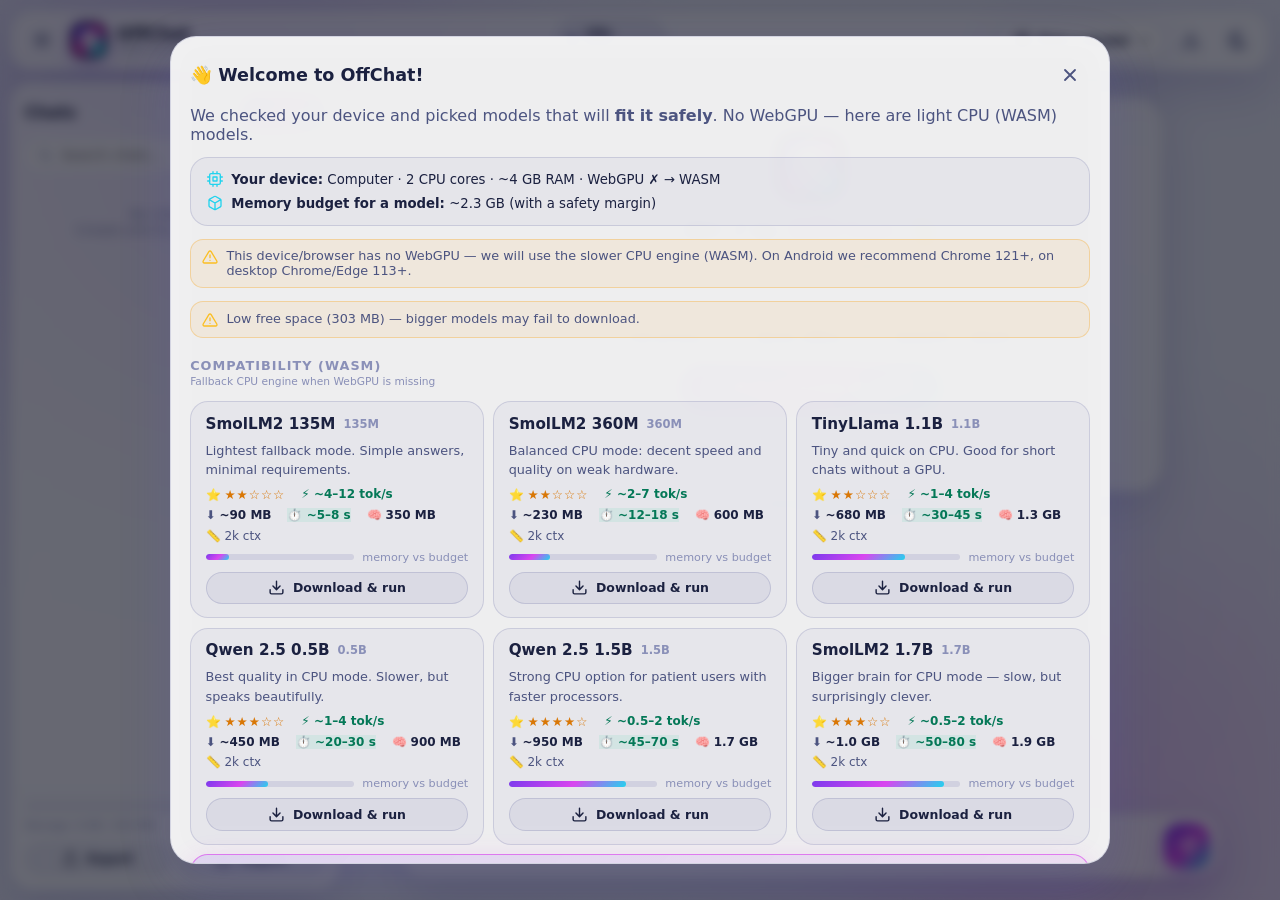
==== commit eda4df3f: "Continue button, timestamps, share target, wake lock, quality gate - Answers cut off at the token li" ====
--- a/index.html
+++ b/index.html
@@ -62,6 +62,7 @@
       <symbol id="i-menu" viewBox="0 0 24 24" fill="none" stroke="currentColor" stroke-width="2.2" stroke-linecap="round"><path d="M4 6h16M4 12h16M4 18h16"/></symbol>
       <symbol id="i-box" viewBox="0 0 24 24" fill="none" stroke="currentColor" stroke-width="2" stroke-linecap="round" stroke-linejoin="round"><path d="M21 8a2 2 0 0 0-1-1.7l-7-4a2 2 0 0 0-2 0l-7 4A2 2 0 0 0 3 8v8a2 2 0 0 0 1 1.7l7 4a2 2 0 0 0 2 0l7-4a2 2 0 0 0 1-1.7V8zM3.3 7 12 12l8.7-5M12 22V12"/></symbol>
       <symbol id="i-game" viewBox="0 0 24 24" fill="none" stroke="currentColor" stroke-width="2" stroke-linecap="round" stroke-linejoin="round"><line x1="6" y1="12" x2="10" y2="12"/><line x1="8" y1="10" x2="8" y2="14"/><line x1="15" y1="13" x2="15.01" y2="13"/><line x1="18" y1="11" x2="18.01" y2="11"/><rect x="2" y="6" width="20" height="12" rx="6"/></symbol>
+      <symbol id="i-play" viewBox="0 0 24 24" fill="currentColor"><path d="M8 5v14l11-7z"/></symbol>
       <symbol id="i-expand" viewBox="0 0 24 24" fill="none" stroke="currentColor" stroke-width="2" stroke-linecap="round" stroke-linejoin="round"><path d="M15 3h6v6M9 21H3v-6M21 3l-7 7M3 21l7-7"/></symbol>
       <symbol id="i-minimize" viewBox="0 0 24 24" fill="none" stroke="currentColor" stroke-width="2" stroke-linecap="round" stroke-linejoin="round"><path d="M4 14h6v6M20 10h-6V4M14 10l7-7M3 21l7-7"/></symbol>
       <symbol id="i-rocket" viewBox="0 0 24 24" fill="none" stroke="currentColor" stroke-width="2" stroke-linecap="round" stroke-linejoin="round"><path d="M4.5 16.5c-1.5 1.26-2 5-2 5s3.74-.5 5-2c.71-.84.7-2.13-.09-2.91a2.18 2.18 0 0 0-2.91-.09z"/><path d="m12 15-3-3a22 22 0 0 1 2-3.95A12.88 12.88 0 0 1 22 2c0 2.72-.78 7.5-6 11a22.35 22.35 0 0 1-4 2z"/><path d="M9 12H4s.55-3.03 2-4c1.62-1.08 5 0 5 0"/><path d="M12 9V4s3.03.55 4 2c1.08 1.62 0 5 0 5"/></symbol>
@@ -92,6 +93,9 @@
           <svg class="chev"><use href="#i-chev"/></svg>
         </button>
         <button class="icon-btn" id="btn-install" title="Install the app" hidden>
+          <svg><use href="#i-download"/></svg>
+        </button>
+        <button class="icon-btn" id="btn-export-thread" title="Export this chat as Markdown" aria-label="Export this chat as Markdown">
           <svg><use href="#i-download"/></svg>
         </button>
         <button class="icon-btn" id="btn-settings" title="Settings" aria-label="Settings">
@@ -182,6 +186,7 @@
           </div>
           <div class="composer-meta">
             <small id="ctx-info" title="Estimated context-window usage"></small>
+            <small id="char-count" title="Message length"></small>
             <small id="gen-stats"></small>
           </div>
         </footer>
--- a/css/style.css
+++ b/css/style.css
@@ -363,6 +363,11 @@
 .msg-foot .icon-btn { width: 28px; height: 28px; border-radius: 9px; }
 .msg-foot .icon-btn svg { width: 14px; height: 14px; }
 .msg-foot small { font-size: 0.68rem; color: var(--ink-faint); margin-left: auto; }
+.msg-time { font-size: 0.68rem; color: var(--ink-faint); white-space: nowrap; }
+.msg.user .msg-time { color: rgba(255, 255, 255, 0.75); }
+.icon-btn.accent { color: var(--fuchsia); border-color: color-mix(in srgb, var(--fuchsia) 45%, transparent); }
+.icon-btn.accent:hover { background: color-mix(in srgb, var(--fuchsia) 16%, transparent); }
+#char-count.warn { color: #f87171; font-weight: 700; }
 .msg.user .msg-foot small { color: rgba(255, 255, 255, 0.75); }
 .msg.user .msg-foot .icon-btn { color: rgba(255, 255, 255, 0.85); }
 
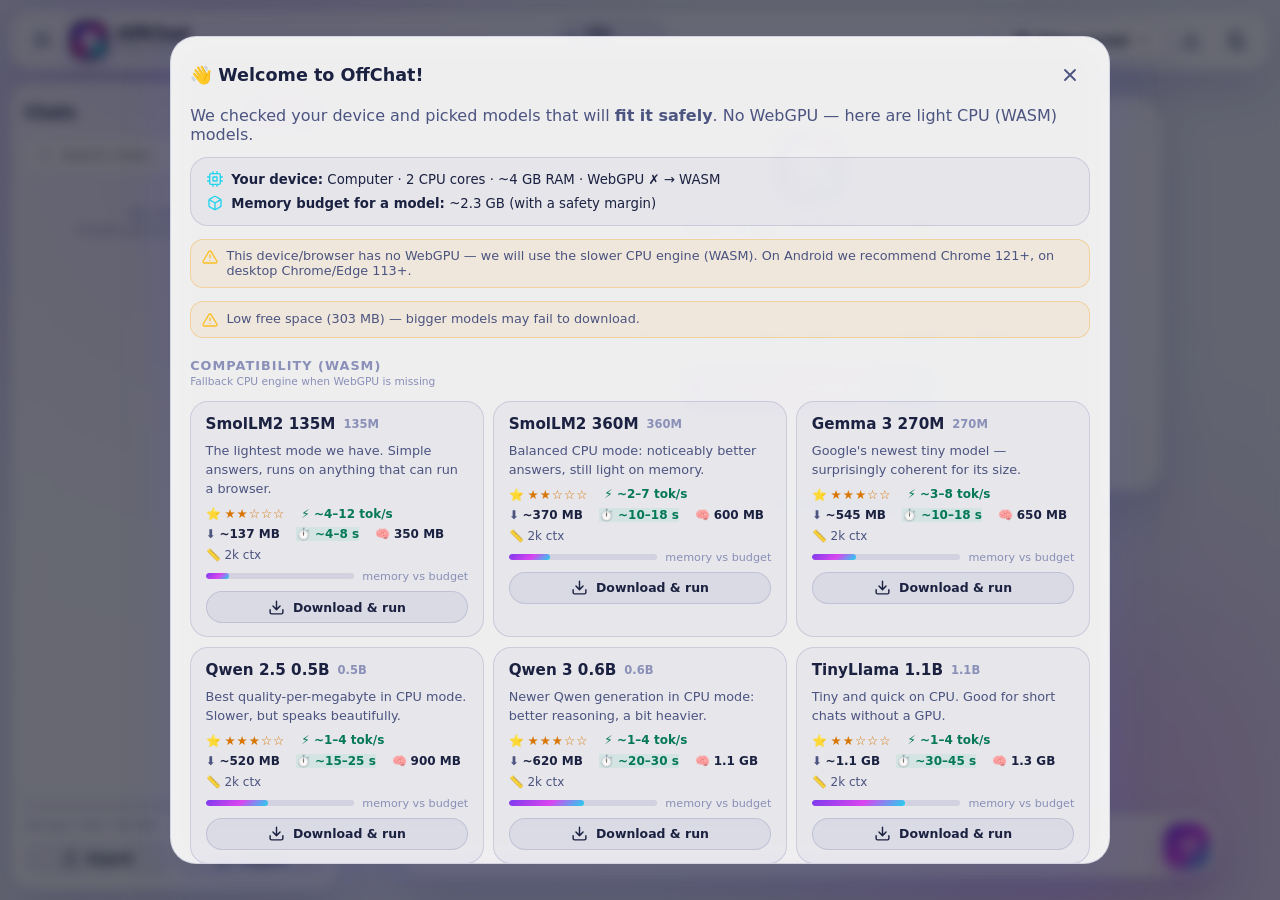
==== commit 70075244: "fix(models): preflight Hugging Face (401 = missing repo), honest errors, potato mode Root cause of "" ====
--- a/index.html
+++ b/index.html
@@ -20,6 +20,18 @@
   <link rel="dns-prefetch" href="https://cdn.jsdelivr.net">
   <link rel="dns-prefetch" href="https://esm.sh">
   <link rel="stylesheet" href="./css/style.css">
+  <!-- Static imports of app.js: start them in parallel instead of waiting
+       for the module graph to be discovered file by file. -->
+  <link rel="modulepreload" href="./js/app.js">
+  <link rel="modulepreload" href="./js/config.js">
+  <link rel="modulepreload" href="./js/model-check.js">
+  <link rel="modulepreload" href="./js/storage.js">
+  <link rel="modulepreload" href="./js/ui.js">
+  <link rel="modulepreload" href="./js/hardware.js">
+  <link rel="modulepreload" href="./js/markdown.js">
+  <link rel="modulepreload" href="./js/stream-render.js">
+  <link rel="modulepreload" href="./js/resilience.js">
+  <link rel="modulepreload" href="./js/engine-proxy.js">
 </head>
 <body data-theme="auto" data-accent="violet" data-bg="aurora" data-bubbles="round">
   <!-- Background: animated aurora (disabled in settings / reduced-motion / safe mode) -->
@@ -165,7 +177,7 @@
         <div class="load-more-wrap" id="load-more-wrap" hidden>
           <button class="btn ghost sm" id="btn-load-more">Load older messages</button>
         </div>
-        <section class="messages" id="messages" aria-live="polite" aria-label="Messages"></section>
+        <section class="messages" id="messages" role="log" aria-live="polite" aria-busy="false" aria-label="Messages"></section>
 
         <button class="fab glass" id="scroll-fab" aria-label="Scroll to bottom" hidden>
           <svg><use href="#i-down"/></svg>
--- a/css/style.css
+++ b/css/style.css
@@ -175,9 +175,27 @@
 body[data-bg="tide"] .grain { display: none; }
 /* Solid background: no GPU effects at all */
 body[data-bg="solid"] .aurora { display: none; }
-/* Safe mode: freeze blobs to a faint static wash */
+/* Safe mode: the three 60vmax layers with a 90px blur are the most
+   expensive thing on the page (a GPU raster + a full-screen composite),
+   so weak devices get one static, pre-computed gradient instead. */
+body.safe .aurora { display: none; }
+body.safe {
+  background-image:
+    radial-gradient(120% 80% at 12% -10%, rgba(124, 58, 237, 0.30), transparent 62%),
+    radial-gradient(100% 75% at 92% 105%, rgba(34, 211, 238, 0.18), transparent 60%);
+  background-repeat: no-repeat;
+  /* No background-attachment: fixed — on mobile it forces a repaint on
+     every scroll frame. The page itself does not scroll, so the gradient
+     already stays put. */
+}
+body.safe[data-theme="light"] {
+  background-image:
+    radial-gradient(120% 80% at 12% -10%, rgba(124, 58, 237, 0.16), transparent 62%),
+    radial-gradient(100% 75% at 92% 105%, rgba(34, 211, 238, 0.14), transparent 60%);
+}
 body.safe .blob { animation: none; opacity: 0.22; }
 body.safe .grain { display: none; }
+body.safe .caret { animation: none; }
 /* During generation the GPU is busy with inference — pause the
    background animation on every device to avoid contention. */
 body.generating .blob { animation-play-state: paused; }
@@ -325,7 +343,16 @@
 
 /* ── Chat ──────────────────────────────────────────────────── */
 .chat { flex: 1; display: flex; flex-direction: column; min-width: 0; min-height: 0; position: relative; }
-.messages { flex: 1; overflow-y: auto; padding: 0.4rem 0.2rem 1rem; display: flex; flex-direction: column; gap: 0.7rem; scroll-behavior: smooth; }
+.messages {
+  flex: 1; overflow-y: auto; padding: 0.4rem 0.2rem 1rem;
+  display: flex; flex-direction: column; gap: 0.7rem;
+  /* NOT smooth: streaming repaints scroll on every paint and an animated
+     scroll there costs a lot on weak GPUs. "Scroll to bottom" asks for
+     smooth explicitly instead. */
+  scroll-behavior: auto;
+  overscroll-behavior: contain;
+  -webkit-overflow-scrolling: touch;
+}
 .load-more-wrap { text-align: center; padding: 0.3rem; }
 
 .msg {
@@ -991,8 +1018,10 @@
   }
   .messages { scroll-behavior: auto; }
 }
-body.no-anim .blob, body.safe .blob { animation: none; }
+body.no-anim .blob, body.safe .blob { animation: none; will-change: auto; }
 body.no-anim .aurora { opacity: 0.5; }
+body.no-anim .caret { animation: none; }
+body.no-anim .typing i { animation-duration: 2s; }
 body.no-anim .msg, body.safe .msg,
 body.no-anim .model-card, body.safe .model-card,
 body.no-anim .hero, body.safe .hero,
@@ -1004,3 +1033,32 @@
 body.no-anim .dl-bar i, body.safe .dl-bar i,
 body.no-anim .hero-logo, body.safe .hero-logo,
 body.no-anim .dl-logo, body.safe .dl-logo { animation: none; }
+
+/* ── Streaming answers (incremental renderer) ───────────────── */
+/* Finished Markdown blocks are appended once; only the tail is
+   re-rendered, so a long answer never re-parses the whole text. */
+.stream-stable > *:not(:last-child),
+.stream-tail > *:not(:last-child) { margin-bottom: 0.55rem; }
+.stream-tail { contain: content; }
+/* Huge in-flight blocks (an unfinished code fence) render as plain text
+   until they are complete — much cheaper, visually identical enough. */
+.stream-plain {
+  white-space: pre-wrap; word-break: break-word;
+  font-family: var(--mono); font-size: 0.8rem; line-height: 1.55;
+  opacity: 0.92;
+}
+/* Very long messages: first paint is trimmed, "Show all" expands them. */
+.msg-truncated {
+  display: flex; align-items: center; gap: 0.5rem; flex-wrap: wrap;
+  margin-top: 0.5rem; padding-top: 0.45rem;
+  border-top: 1px dashed var(--stroke-soft);
+  font-size: 0.72rem; color: var(--ink-faint);
+}
+.msg-truncated .btn { font-size: 0.7rem; padding: 0.25rem 0.55rem; }
+
+/* ── Low-end devices: fewer composited layers ────────────────── */
+@media (max-width: 700px), (pointer: coarse) {
+  /* A big blur is the first thing a budget GPU drops frames on. */
+  .msg.ai .bubble { backdrop-filter: blur(8px); -webkit-backdrop-filter: blur(8px); }
+  .topbar, .composer-box { backdrop-filter: blur(10px); -webkit-backdrop-filter: blur(10px); }
+}
